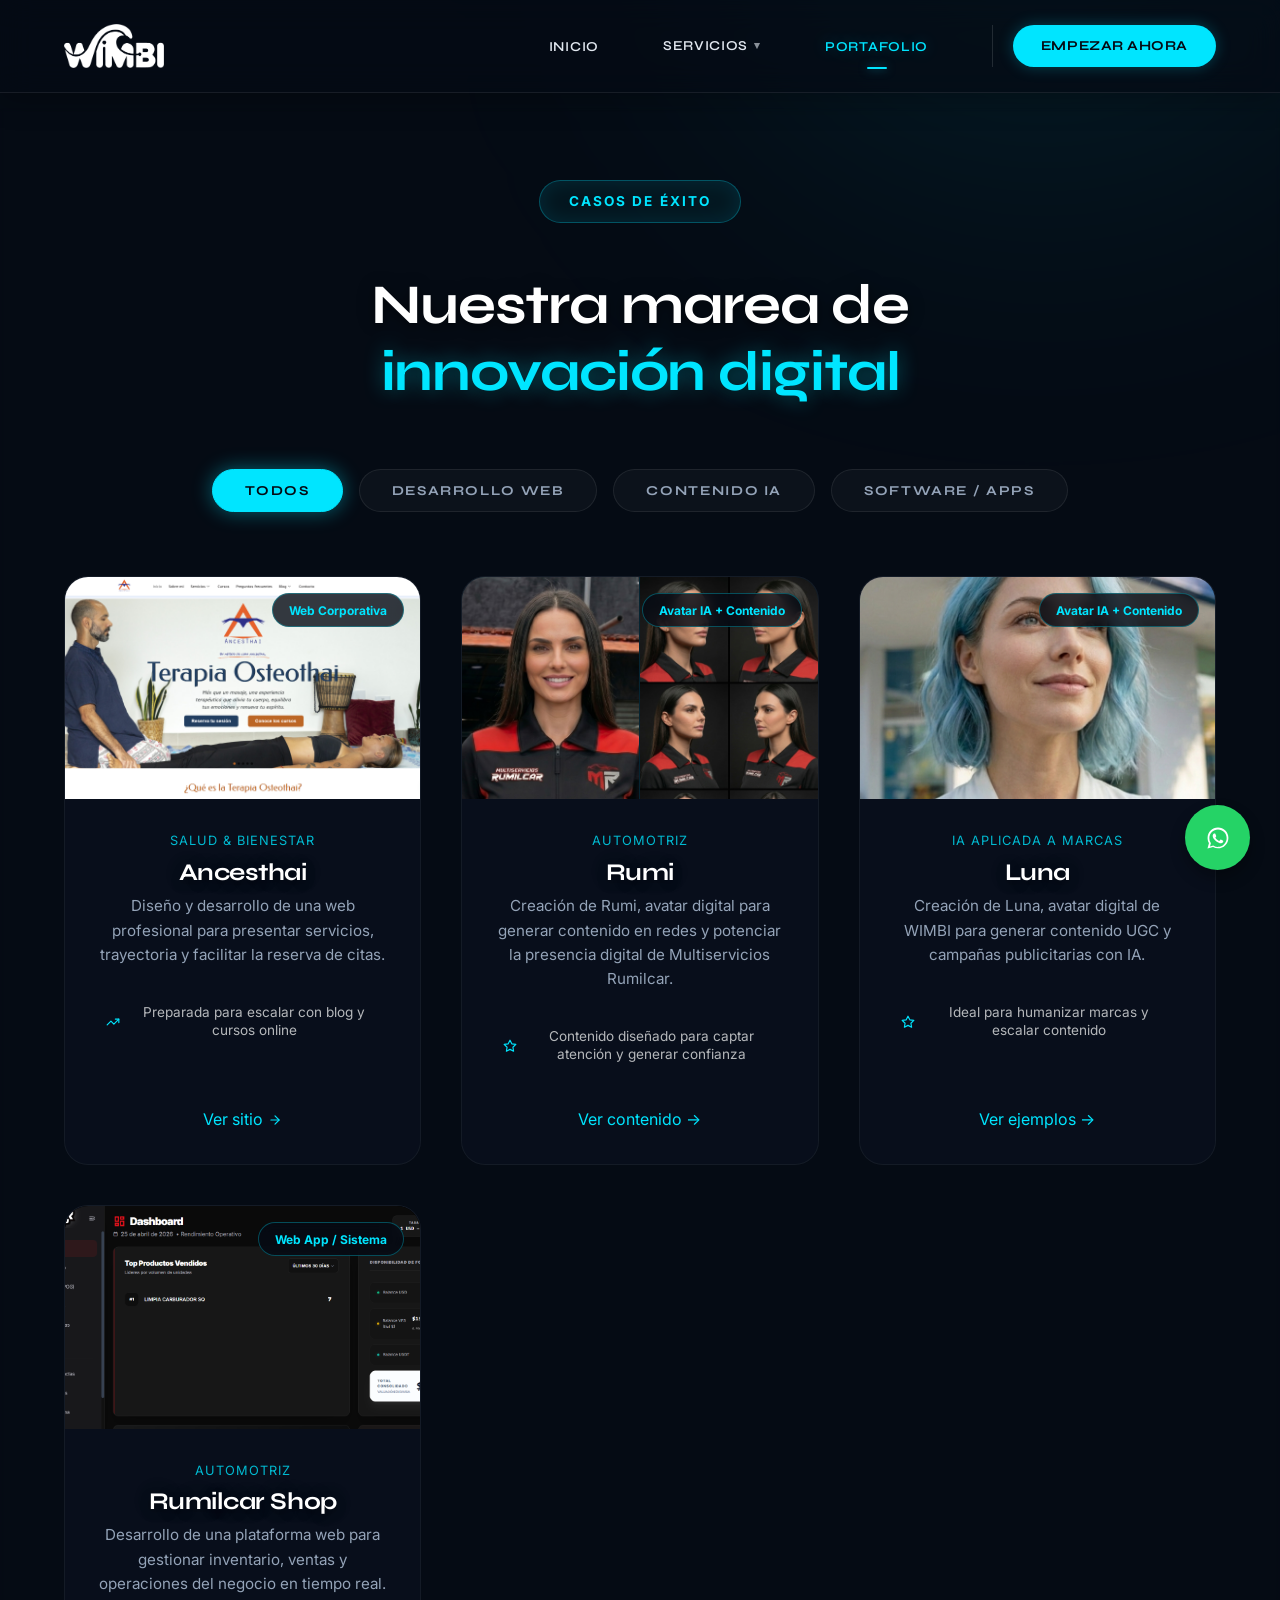
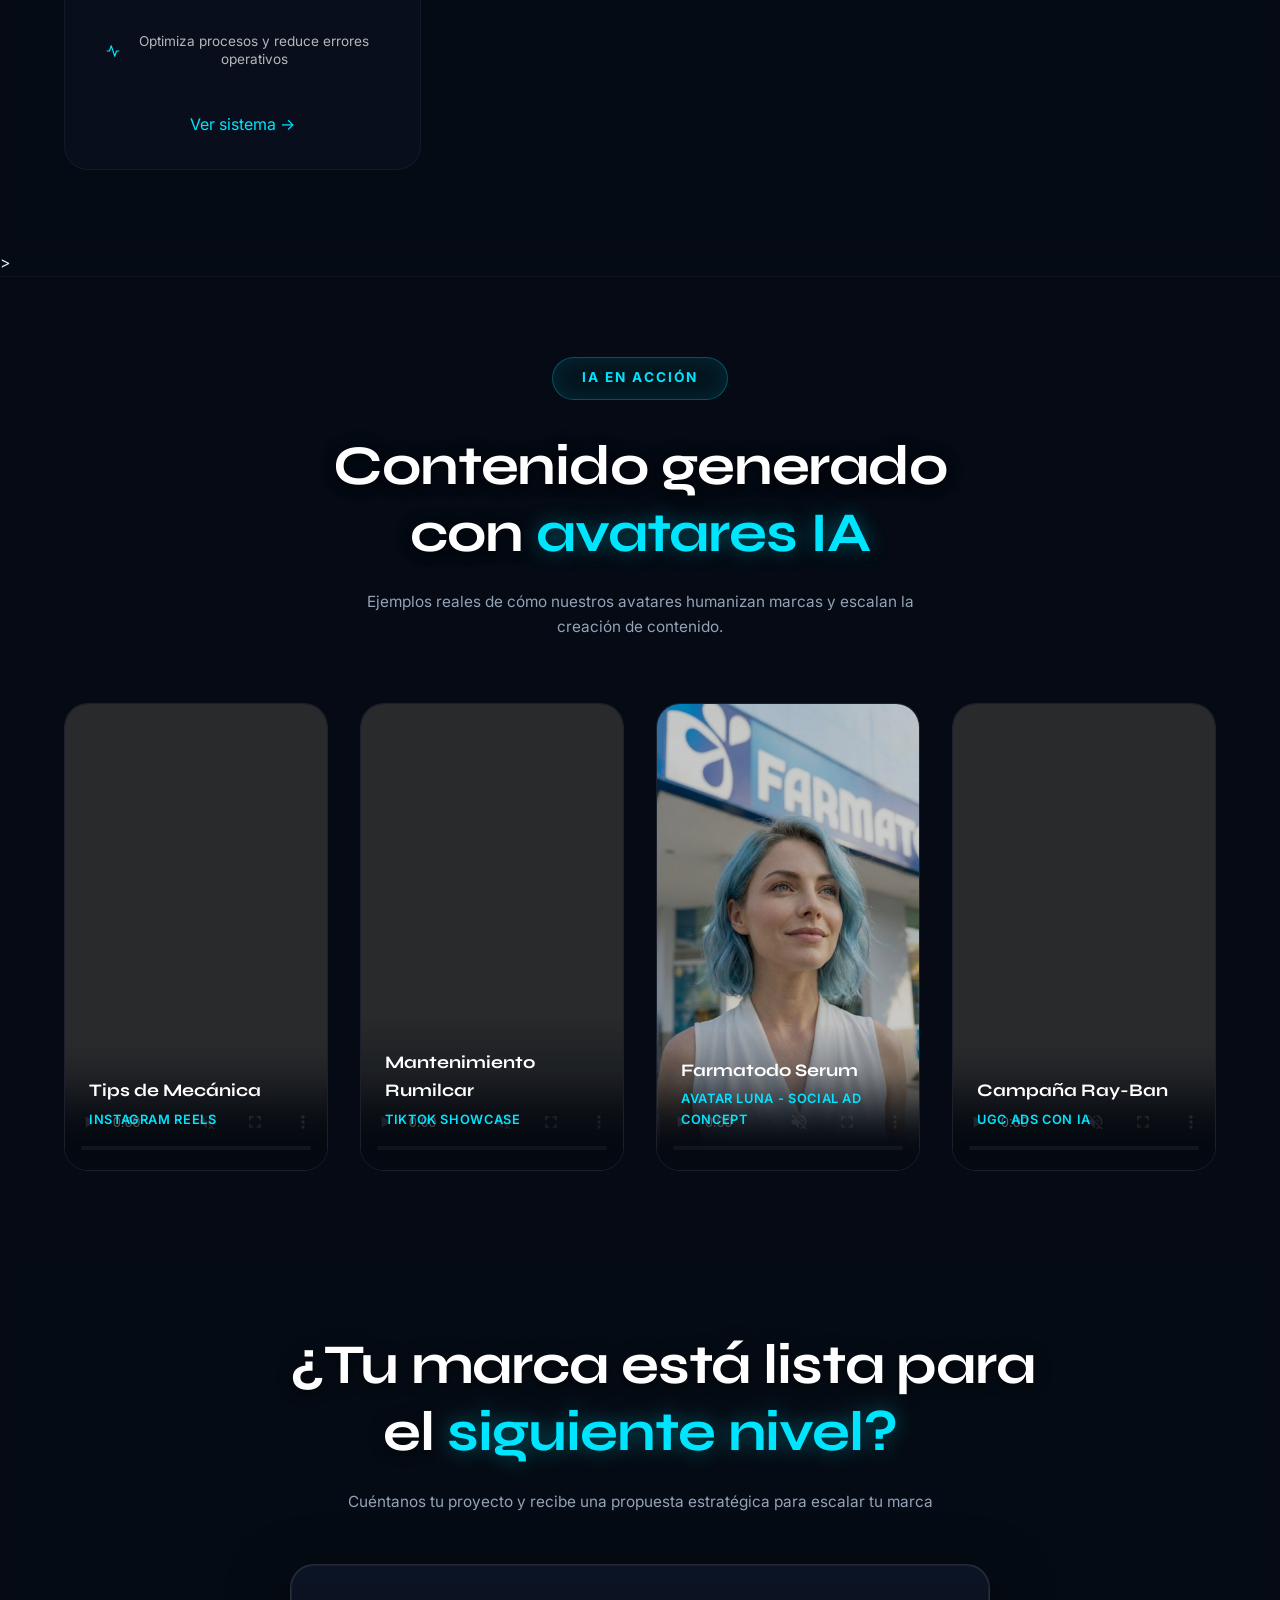
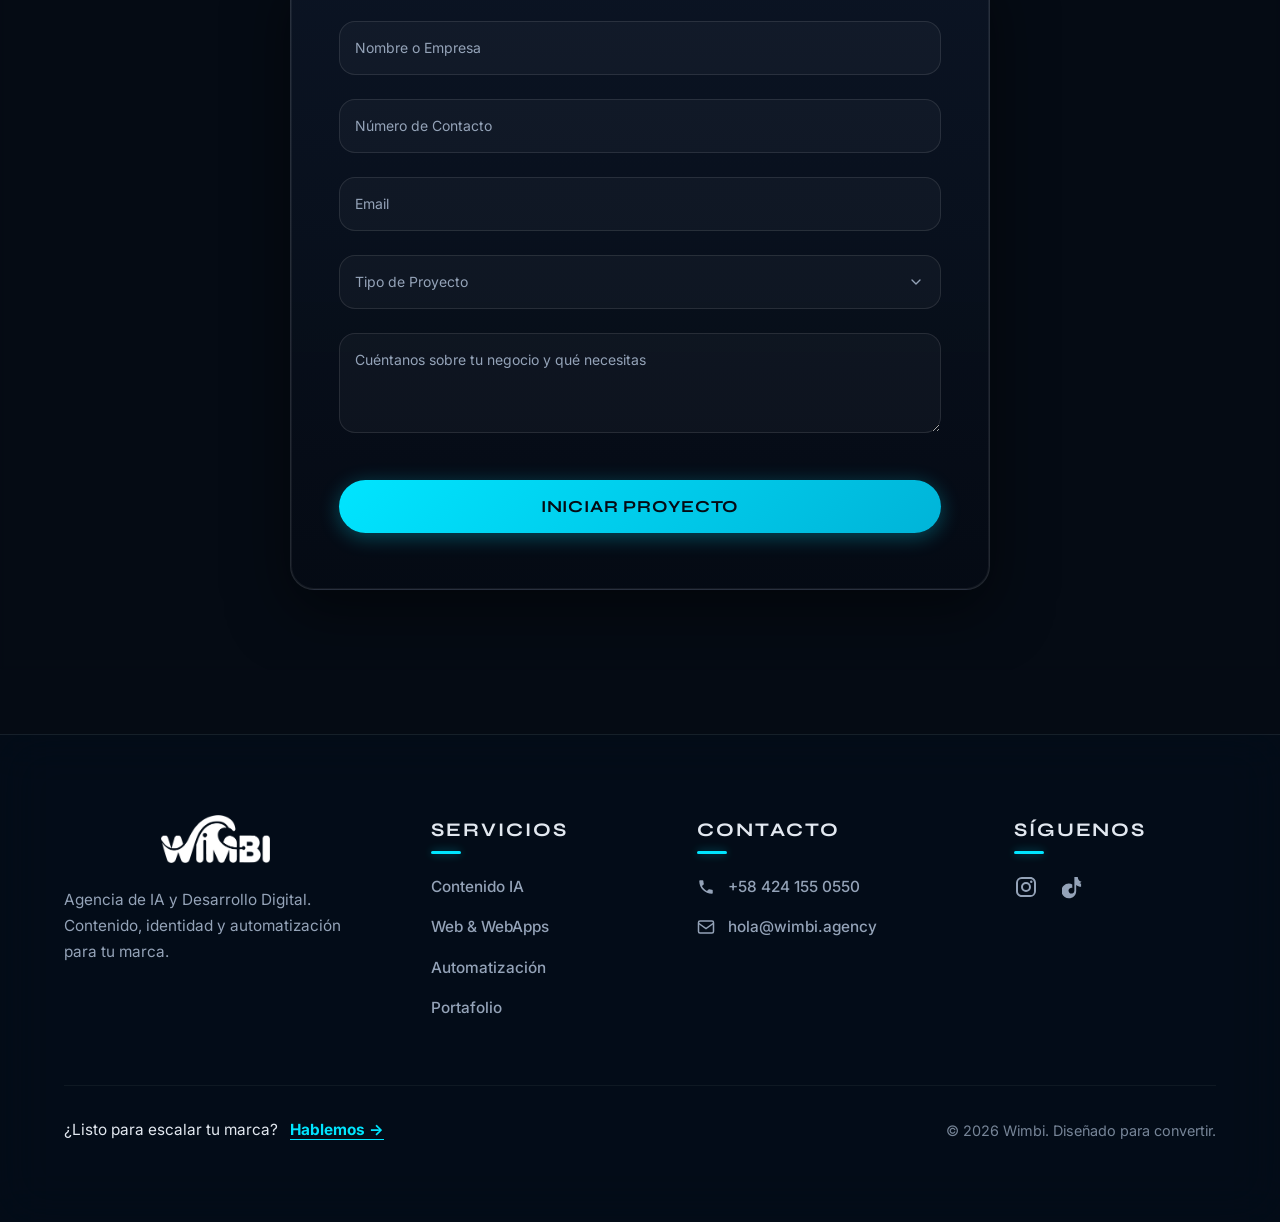
==== portafolio.html @ e44c144a "Initial commit: Wimbi Digital Web Project" ====
<!DOCTYPE html>
<html lang="es">
<head>
    <meta charset="UTF-8">
    <meta name="viewport" content="width=device-width, initial-scale=1.0">
    <title>Wimbi | Portafolio - Casos de &Eacute;xito</title>
    <meta name="description" content="Explora nuestra colecci&oacute;n de proyectos. Desde contenido con IA hasta plataformas SaaS de alto rendimiento.">
    <link rel="canonical" href="https://wimbi.com/portafolio.html">
    <link rel="icon" type="image/svg+xml" href="assets/favicon.svg">
    <link rel="apple-touch-icon" href="assets/favicon-wimbi.png">
    <meta property="og:title" content="Wimbi | Portafolio">
    <meta property="og:description" content="Casos de &eacute;xito en IA, web y software.">
    <meta property="og:image" content="https://wimbi.com/assets/og-image.jpg">
    <link rel="preconnect" href="https://fonts.googleapis.com">
    <link rel="preconnect" href="https://fonts.gstatic.com" crossorigin>
    <link href="https://fonts.googleapis.com/css2?family=Inter:wght@400;500;600&family=Plus+Jakarta+Sans:wght@700;800&family=Syne:wght@500;700;800&display=swap" rel="stylesheet">
    <link rel="stylesheet" href="css/style.css?v=3.8">
</head>
<body>
    <div id="particle-ocean-container" class="ocean-3d-bg"></div>

    <nav class="navbar">
        <div class="container nav-content">
            <a href="index.html" class="logo">
                <img src="assets/wimbi-logo-png.png" alt="Wimbi Logo" class="logo-img">
                <span class="logo-text sr-only">Wimbi</span>
            </a>
            <button class="hamburger" id="hamburger-btn" aria-label="Menu">
                <span class="hamburger-line"></span>
                <span class="hamburger-line"></span>
                <span class="hamburger-line"></span>
            </button>
            <ul class="nav-links" id="nav-menu">
                <li><a href="index.html">Inicio</a></li>
                <li class="dropdown">
                    <a href="#">Servicios</a>
                    <ul class="dropdown-menu">
                        <li><a href="servicio-ia-content.html">Contenido IA</a></li>
                        <li><a href="servicio-web.html">Web &amp; WebApps</a></li>
                        <li><a href="servicio-smart-automate.html">Automatizaci&oacute;n</a></li>
                    </ul>
                </li>
                <li><a href="portafolio.html" class="active">Portafolio</a></li>
                <li><a href="https://wa.me/584241550550" class="btn-primary" target="_blank">Empezar ahora</a></li>
            </ul>
        </div>
    </nav>

    <div class="bg-glow bg-glow-1"></div>
    <div class="page-header-spacer"></div>

    <!-- PORTAFOLIO -->
    <section class="section-padding">
        <div class="container">
            <div class="text-center reveal" style="margin-bottom: 4rem;">
                <span class="pill-tag">CASOS DE &Eacute;XITO</span>
                <h1 class="section-main-title two-line-title" style="margin-top: 1rem;">
                    <span>Nuestra marea de</span>
                    <span><span class="text-cyan">innovaci&oacute;n digital</span></span>
                </h1>
            </div>

            <div class="portfolio-filters reveal">
                <button class="filter-btn active" data-filter="all">Todos</button>
                <button class="filter-btn" data-filter="web">Desarrollo Web</button>
                <button class="filter-btn" data-filter="ia">Contenido IA</button>
                <button class="filter-btn" data-filter="software">Software / Apps</button>
            </div>

            <div class="portfolio-grid">
                <!-- Proyecto 1: Web -->
                <a href="https://ancesthai.com/" class="portfolio-item-link" target="_blank">
                    <div class="portfolio-item reveal" data-category="web">
                        <span class="portfolio-badge">Web Corporativa</span>
                        <div class="portfolio-img-container">
                            <img src="assets/Ancesthai.png" alt="Ancesthai">
                        </div>
                        <div class="portfolio-info">
                            <span class="portfolio-tag">Salud & Bienestar</span>
                            <h3>Ancesthai</h3>
                            <p>Dise&ntilde;o y desarrollo de una web profesional para presentar servicios, trayectoria y facilitar la reserva de citas.</p>
                            <div class="portfolio-extra-line">
                                <svg width="14" height="14" viewBox="0 0 24 24" fill="none" stroke="var(--clr-cyan)" stroke-width="2" stroke-linecap="round" stroke-linejoin="round"><polyline points="22 7 13.5 15.5 8.5 10.5 2 17"></polyline><polyline points="16 7 22 7 22 13"></polyline></svg>
                                <span>Preparada para escalar con blog y cursos online</span>
                            </div>
                            <span class="micro-cta">Ver sitio <svg width="14" height="14" viewBox="0 0 24 24" fill="none" stroke="currentColor" stroke-width="2" stroke-linecap="round" stroke-linejoin="round" style="margin-left: 5px; display: inline-block; vertical-align: middle;"><line x1="5" y1="12" x2="19" y2="12"></line><polyline points="12 5 19 12 12 19"></polyline></svg></span>
                        </div>
                    </div>
                </a>

                <!-- Proyecto 2: IA & Digital Ecosystem - Rumilcar -->
                <a href="#ia-social-showcase" class="portfolio-item-link">
                    <div class="portfolio-item reveal" data-category="ia">
                        <span class="portfolio-badge">Avatar IA + Contenido</span>
                        <div class="portfolio-img-container dual-view">
                            <img src="assets/rumi.jpeg" alt="Rumi Avatar IA - Rumilcar" class="face-focus">
                            <img src="assets/rumi rasgos.png" alt="Rumi Rasgos - Rumilcar">
                        </div>
                        <div class="portfolio-info">
                            <span class="portfolio-tag">Automotriz</span>
                            <h3>Rumi</h3>
                            <p>Creaci&oacute;n de Rumi, avatar digital para generar contenido en redes y potenciar la presencia digital de Multiservicios Rumilcar.</p>
                            <div class="portfolio-extra-line">
                                <svg width="14" height="14" viewBox="0 0 24 24" fill="none" stroke="var(--clr-cyan)" stroke-width="2" stroke-linecap="round" stroke-linejoin="round"><path d="M12 2l3.09 6.26L22 9.27l-5 4.87 1.18 6.88L12 17.77l-6.18 3.25L7 14.14 2 9.27l6.91-1.01L12 2z"></path></svg>
                                <span>Contenido dise&ntilde;ado para captar atenci&oacute;n y generar confianza</span>
                            </div>
                            <span class="micro-cta">Ver contenido &rarr;</span>
                        </div>
                    </div>
                </a>

                <!-- Proyecto 3: Luna -->
                <a href="#ia-social-showcase" class="portfolio-item-link">
                    <div class="portfolio-item reveal" data-category="ia">
                        <span class="portfolio-badge">Avatar IA + Contenido</span>
                        <div class="portfolio-img-container">
                            <img src="assets/luna%20farmatodo.png" alt="Luna Avatar IA - Farmatodo">
                        </div>
                        <div class="portfolio-info">
                            <span class="portfolio-tag">IA aplicada a marcas</span>
                            <h3>Luna</h3>
                            <p>Creaci&oacute;n de Luna, avatar digital de WIMBI para generar contenido UGC y campa&ntilde;as publicitarias con IA.</p>
                            <div class="portfolio-extra-line">
                                <svg width="14" height="14" viewBox="0 0 24 24" fill="none" stroke="var(--clr-cyan)" stroke-width="2" stroke-linecap="round" stroke-linejoin="round"><path d="M12 2l3.09 6.26L22 9.27l-5 4.87 1.18 6.88L12 17.77l-6.18 3.25L7 14.14 2 9.27l6.91-1.01L12 2z"></path></svg>
                                <span>Ideal para humanizar marcas y escalar contenido</span>
                            </div>
                            <span class="micro-cta">Ver ejemplos &rarr;</span>
                        </div>
                    </div>
                </a>

                <!-- Proyecto 4: Rumilcar Shop (WEB APP) -->
                <div class="portfolio-item-link open-modal" data-target="modal-rumilcar" style="cursor: pointer;">
                    <div class="portfolio-item reveal" data-category="software">
                        <span class="portfolio-badge">Web App / Sistema</span>
                        <div class="portfolio-img-container">
                            <img src="assets/rumilcar-shop.png" alt="Rumilcar Shop Web App">
                        </div>
                        <div class="portfolio-info">
                            <span class="portfolio-tag">Automotriz</span>
                            <h3>Rumilcar Shop</h3>
                            <p>Desarrollo de una plataforma web para gestionar inventario, ventas y operaciones del negocio en tiempo real.</p>
                            <div class="portfolio-extra-line">
                                <svg width="14" height="14" viewBox="0 0 24 24" fill="none" stroke="var(--clr-cyan)" stroke-width="2" stroke-linecap="round" stroke-linejoin="round"><polyline points="22 12 18 12 15 21 9 3 6 12 2 12"></polyline></svg>
                                <span>Optimiza procesos y reduce errores operativos</span>
                            </div>
                            <span class="micro-cta">Ver sistema &rarr;</span>
                        </div>
                    </div>
                </div>
            </div>
        </div>
    </section>>

    <!-- IA SOCIAL SHOWCASE -->
    <section id="ia-social-showcase" class="section-padding" style="background: rgba(5, 11, 20, 0.4); border-top: 1px solid rgba(255, 255, 255, 0.05);">
        <div class="container">
            <div class="text-center reveal" style="margin-bottom: 4rem;">
                <span class="pill-tag">IA EN ACCI&Oacute;N</span>
                <h2 class="section-main-title">Contenido generado con <span class="text-cyan">avatares IA</span></h2>
                <p style="color: var(--clr-text-muted); max-width: 600px; margin: 1.5rem auto;">Ejemplos reales de cómo nuestros avatares humanizan marcas y escalan la creación de contenido.</p>
            </div>

            <div class="video-showcase-grid">
                <!-- Video 1 -->
                <div class="video-card reveal">
                    <div class="video-container">
                        <video loop playsinline muted controls>
                            <source src="assets/rumi-video-1.mp4#t=0.001" type="video/mp4">
                            Tu navegador no soporta el elemento de video.
                        </video>
                    </div>
                    <div class="video-info-overlay" style="pointer-events: none;">
                        <h4>Tips de Mec&aacute;nica</h4>
                        <p>Instagram Reels</p>
                    </div>
                </div>

                <!-- Video 2 -->
                <div class="video-card reveal">
                    <div class="video-container">
                        <video loop playsinline muted controls>
                            <source src="assets/rumi-video-2.mp4#t=0.001" type="video/mp4">
                            Tu navegador no soporta el elemento de video.
                        </video>
                    </div>
                    <div class="video-info-overlay" style="pointer-events: none;">
                        <h4>Mantenimiento Rumilcar</h4>
                        <p>TikTok Showcase</p>
                    </div>
                </div>

                <!-- Video 3 -->
                <div class="video-card reveal">
                    <div class="video-container">
                        <video loop playsinline muted controls poster="assets/luna%20farmatodo.png">
                            <source src="assets/Luna%20video%20publicitario%20con%20ia.mp4" type="video/mp4">
                            Tu navegador no soporta el elemento de video.
                        </video>
                    </div>
                    <div class="video-info-overlay" style="pointer-events: none;">
                        <h4>Farmatodo Serum</h4>
                        <p>Avatar Luna - Social Ad Concept</p>
                    </div>
                </div>

                <!-- Video 4 -->
                <div class="video-card reveal">
                    <div class="video-container">
                        <video loop playsinline muted controls>
                            <source src="assets/rayban wimbi.mp4#t=0.001" type="video/mp4">
                            Tu navegador no soporta el elemento de video.
                        </video>
                    </div>
                    <div class="video-info-overlay" style="pointer-events: none;">
                        <h4>Campa&ntilde;a Ray-Ban</h4>
                        <p>UGC Ads con IA</p>
                    </div>
                </div>
            </div>
        </div>
    </section>

    <!-- CONTACTO -->
    <section id="contacto" class="final-cta-section section-padding contact-wave-bg" style="width: 100%;">
        <div class="container">
            <div class="contact-wrapper">
                <div class="contact-header text-center">
                    <h2 class="contact-title two-line-title">
                        <span>&iquest;Tu marca est&aacute; lista para</span>
                        <span>el <span class="text-cyan">siguiente nivel?</span></span>
                    </h2>
                    <p class="contact-subtitle">Cu&eacute;ntanos tu proyecto y recibe una propuesta estrat&eacute;gica para escalar tu marca</p>
                </div>
                <div class="contact-form-card">
                    <form class="wimbi-form" id="contact-form-universal">
                        <div class="form-group">
                            <input type="text" id="nombre_uni" name="nombre" placeholder=" " required>
                            <label for="nombre_uni" class="form-label">Nombre o Empresa</label>
                        </div>
                        <div class="form-group">
                            <input type="tel" id="contacto_user_uni" name="contacto_user" placeholder=" " required>
                            <label for="contacto_user_uni" class="form-label">N&uacute;mero de Contacto</label>
                        </div>
                        <div class="form-group">
                            <input type="email" id="email_uni" name="email" placeholder=" " required>
                            <label for="email_uni" class="form-label">Email</label>
                        </div>
                        <div class="form-group">
                            <select id="servicio_uni" name="servicio" required>
                                <option value="" disabled selected hidden></option>
                                <option value="content">Contenido IA</option>
                                <option value="web">Web &amp; WebApps</option>
                                <option value="automate">Automatizaci&oacute;n</option>
                                <option value="integral">Propuesta Integral</option>
                            </select>
                            <label for="servicio_uni" class="form-label">Tipo de Proyecto</label>
                        </div>
                        <div class="form-group">
                            <textarea id="nota_uni" name="nota" placeholder=" " required></textarea>
                            <label for="nota_uni" class="form-label">Cu&eacute;ntanos sobre tu negocio y qu&eacute; necesitas</label>
                        </div>
                        <div class="form-actions">
                            <button type="submit" class="btn-submit btn-large">
                                <span>INICIAR PROYECTO</span>
                            </button>
                        </div>
                    </form>
                </div>
            </div>
        </div>
    </section>

    <!-- FOOTER -->
    <footer class="footer">
        <div class="container footer-content">
            <div class="footer-grid">
                <div class="footer-brand">
                    <img src="assets/wimbi-logo-png.png" alt="Wimbi" class="footer-logo" loading="lazy">
                    <p class="footer-tagline">Agencia de IA y Desarrollo Digital. Contenido, identidad y automatizaci&oacute;n para tu marca.</p>
                </div>
                <div class="footer-nav">
                    <h4 class="footer-title">Servicios</h4>
                    <ul class="footer-links">
                        <li><a href="servicio-ia-content.html">Contenido IA</a></li>
                        <li><a href="servicio-web.html">Web &amp; WebApps</a></li>
                        <li><a href="servicio-smart-automate.html">Automatizaci&oacute;n</a></li>
                        <li><a href="portafolio.html">Portafolio</a></li>
                    </ul>
                </div>
                <div class="footer-contact">
                    <h4 class="footer-title">Contacto</h4>
                    <ul class="footer-links">
                        <li><a href="tel:+584241550550"><svg viewBox="0 0 24 24" width="18" height="18" fill="currentColor"><path d="M6.62 10.79c1.44 2.83 3.76 5.14 6.59 6.59l2.2-2.2c.27-.27.67-.36 1.02-.24 1.12.37 2.33.57 3.57.57.55 0 1 .45 1 1V20c0 .55-.45 1-1 1-9.39 0-17-7.61-17-17 0-.55.45-1 1-1h3.5c.55 0 1 .45 1 1 0 1.25.2 2.45.57 3.57.11.35.03.74-.25 1.02l-2.2 2.2z"/></svg> <span>+58 424 155 0550</span></a></li>
                        <li><a href="mailto:hola@wimbi.agency"><svg viewBox="0 0 24 24" width="18" height="18" fill="none" stroke="currentColor" stroke-width="2"><rect x="2" y="4" width="20" height="16" rx="2"/><path d="M22 7l-10 7L2 7"/></svg> <span>hola@wimbi.agency</span></a></li>
                    </ul>
                </div>
                <div class="footer-social">
                    <h4 class="footer-title">S&iacute;guenos</h4>
                    <div class="social-icons">
                        <a href="https://www.instagram.com/wimbi.digital/" target="_blank" rel="noopener noreferrer" class="social-link"><svg viewBox="0 0 24 24" width="24" height="24" fill="currentColor"><path d="M7.8 2h8.4C19.4 2 22 4.6 22 7.8v8.4a5.8 5.8 0 0 1-5.8 5.8H7.8C4.6 22 2 19.4 2 16.2V7.8A5.8 5.8 0 0 1 7.8 2m-.2 2A3.6 3.6 0 0 0 4 7.6v8.8C4 18.39 5.61 20 7.6 20h8.8a3.6 3.6 0 0 0 3.6-3.6V7.6C20 5.61 18.39 4 16.4 4H7.6m9.65 1.5a1.25 1.25 0 0 1 1.25 1.25A1.25 1.25 0 0 1 17.25 8 1.25 1.25 0 0 1 16 6.75a1.25 1.25 0 0 1 1.25-1.25M12 7a5 5 0 0 1 5 5 5 5 0 0 1-5 5 5 5 0 0 1-5-5 5 5 0 0 1 5-5m0 2a3 3 0 0 0-3 3 3 3 0 0 0 3 3 3 3 0 0 0 3-3 3 3 0 0 0-3-3z"/></svg></a>
                        <a href="https://www.tiktok.com/@wimbi_labs" target="_blank" rel="noopener noreferrer" class="social-link"><svg viewBox="0 0 24 24" width="24" height="24" fill="currentColor"><path d="M19.59 6.69a4.83 4.83 0 0 1-3.77-4.25V2h-3.45v13.67a2.89 2.89 0 0 1-5.2 1.74 2.89 2.89 0 0 1 2.31-4.64 2.93 2.93 0 0 1 .8.11V9.42a7.27 7.27 0 0 0-3.47-.84 7.36 7.36 0 0 0-7.39 7.39c0 4.08 3.31 7.4 7.39 7.4 4.08 0 7.39-3.32 7.39-7.4V10c1.28 1.14 3 1.83 4.9 1.83V8.38a4.83 4.83 0 0 1-1.44-.22z"/></svg></a>
                    </div>
                </div>
            </div>
                <div class="footer-bottom">
                <p class="footer-cta-text">&iquest;Listo para escalar tu marca? <a href="https://wa.me/584241550550" class="footer-cta-link">Hablemos &rarr;</a></p>
                <p class="copyright">&copy; 2026 Wimbi. Dise&ntilde;ado para convertir.</p>
            </div>
        </div>
    </footer>
    
    <a href="https://wa.me/584241550550" class="whatsapp-float" id="whatsapp-btn" target="_blank" rel="noopener noreferrer" aria-label="WhatsApp">
        <div class="luna-notif-container">
            <div class="luna-bubble">
                <img src="assets/luna_.png" alt="Luna IA">
                <div class="luna-msg-tooltip">&iquest;Necesitas ayuda? Soy Luna</div>
            </div>
        </div>
        <svg viewBox="0 0 448 512" width="24" height="24"><path fill="currentColor" d="M380.9 97.1C339 55.1 283.2 32 223.9 32c-122.4 0-222 99.6-222 222 0 39.1 10.2 77.3 29.6 111L0 480l117.7-30.9c32.7 17.8 69.4 27.3 106.1 27.3 122.4 0 222-99.6 222-222 0-59.3-23.2-115-65.1-157.3zM223.9 446.2c-33.2 0-65.7-8.9-94-25.7l-6.7-4-69.8 18.3L72 365.9l-4.4-7c-18.5-29.4-28.2-63.3-28.2-98.2 0-101.7 82.8-184.5 184.5-184.5 49.3 0 95.6 19.2 130.4 54.1 34.8 34.9 54 81.2 54 130.4 0 101.7-82.8 184.5-184.5 184.5zm101.2-138.2c-5.5-2.8-32.8-16.2-37.9-18-5.1-1.9-8.8-2.8-12.5 2.8-3.7 5.6-14.3 18-17.6 21.8-3.2 3.7-6.5 4.2-12 1.4-5.5-2.8-23.4-8.6-44.6-27.5-16.4-14.7-27.5-32.8-30.7-38.2-3.2-5.6-.4-8.6 2.5-11.3 2.5-2.4 5.5-6.5 8.3-9.7 2.8-3.3 3.7-5.6 5.5-9.3 1.8-3.7.9-6.9-.5-9.7-1.4-2.8-12.5-30.1-17.1-41.2-4.5-10.8-9.1-9.3-12.5-9.5-3.2-.2-6.9-.2-10.6-.2-3.7 0-9.7 1.4-14.8 6.9-5.1 5.6-19.4 19-19.4 46.3 0 27.3 19.9 53.7 22.6 57.4 2.8 3.7 39.1 59.7 94.8 83.8 13.3 5.7 23.6 9.2 31.7 11.7 13.3 4.2 25.4 3.6 35 2.2 10.7-1.6 32.8-13.4 37.4-26.4 4.6-13 4.6-24.1 3.2-26.4-1.3-2.5-5-3.9-10.5-6.6z" /></svg>
    </a>

    <!-- Modal Rumilcar Shop -->
    <div id="modal-rumilcar" class="portfolio-modal">
        <div class="modal-overlay"></div>
        <div class="modal-content">
            <button class="modal-close">&times;</button>
            <div class="video-container">
                <video controls playsinline>
                    <source src="assets/Grabación 2026-04-25 170540.mp4" type="video/mp4">
                    Tu navegador no soporta videos.
                </video>
            </div>
            <div class="modal-info">
                <h3>Rumilcar Shop - Demo del Sistema</h3>
                <p>Vista previa de las funcionalidades de gestión de inventario y ventas en tiempo real.</p>
            </div>
        </div>
    </div>

    <script src="https://cdnjs.cloudflare.com/ajax/libs/three.js/r128/three.min.js"></script>
    <script src="js/main.js?v=1.3.5"></script>
    <script>
        document.addEventListener('DOMContentLoaded', () => {
            const filterButtons = document.querySelectorAll('.filter-btn');
            const portfolioItems = document.querySelectorAll('.portfolio-item');
            filterButtons.forEach(btn => {
                btn.addEventListener('click', () => {
                    filterButtons.forEach(b => b.classList.remove('active'));
                    btn.classList.add('active');
                    const filter = btn.getAttribute('data-filter');
                    portfolioItems.forEach(item => {
                        if (filter === 'all' || item.getAttribute('data-category') === filter) {
                            item.style.display = 'block';
                            setTimeout(() => { item.style.opacity = '1'; item.style.transform = 'scale(1)'; }, 10);
                        } else {
                            item.style.opacity = '0'; item.style.transform = 'scale(0.8)';
                            setTimeout(() => { item.style.display = 'none'; }, 300);
                        }
                    });
                });
            });
            /* 
            // Video Playback Logic
            const videoCards = document.querySelectorAll('.video-card');
            
            videoCards.forEach(card => {
                const video = card.querySelector('video');
                
                // Asegurar que el video se cargue
                video.load();
                
                card.style.cursor = 'pointer';
                
                card.addEventListener('click', function() {
                    if (video.paused) {
                        // Pausar otros videos
                        videoCards.forEach(c => {
                            const v = c.querySelector('video');
                            v.pause();
                            c.classList.remove('playing');
                        });
                        
                        // Intentar reproducir con sonido (ya que es click del usuario)
                        video.muted = false;
                        
                        const playPromise = video.play();
                        if (playPromise !== undefined) {
                            playPromise.then(() => {
                                card.classList.add('playing');
                            }).catch(error => {
                                console.error("Playback error:", error);
                                // Fallback: mutear y reproducir si el navegador lo bloquea con sonido
                                video.muted = true;
                                video.play();
                                card.classList.add('playing');
                            });
                        }
                    } else {
                        video.pause();
                        card.classList.remove('playing');
                    }
                });
            });
            */
        });
    </script>
</body>
</html>
---- css/style.css ----
/*
Theme Name: Wimbi
Theme URI: https://wimbi.com
Author: Wimbi Agency
Author URI: https://wimbi.com
Description: Tema premium Oceanic Cyber-Editorial con fondo de particulas Three.js, glassmorphism y chatbot Luna.
Version: 1.0.0
Requires at least: 6.0
Tested up to: 6.5
Requires PHP: 8.0
License: GNU General Public License v2 or later
License URI: https://www.gnu.org/licenses/gpl-2.0.html
Text Domain: wimbi
*/

:root {
    /* Paleta de Colores */
    --clr-bg-deep: #050B14;
    --clr-bg-panel: rgba(13, 22, 39, 0.6);
    --clr-cyan: #00E5FF;
    --clr-cyan-glow: rgba(0, 229, 255, 0.4);
    --clr-white: #FFFFFF;
    --clr-text-main: #E2E8F0;
    --clr-text-muted: #94A3B8;

    /* Colores del Sistema (Ajustados al tema oceÃ¡nico) */
    --clr-warning: #00B4D8;
    /* Azul Brillante */
    --clr-danger: #0077B6;
    /* Azul Profundo */
    --clr-cyan-glow: rgba(0, 229, 255, 0.4);

    /* Tipografía */
    --font-heading: 'Syne', sans-serif;
    --font-body: 'Inter', sans-serif;

    /* Escala Tipográfica Fluida (Responsive) e Interfaz */
    --text-hero: clamp(2.5rem, 10vw, 5.5rem);
    --text-h2-section: clamp(1.8rem, 5vw, 3.5rem);
    --text-h3-card: clamp(1.25rem, 2vw, 1.5rem);
    --text-body-lg: clamp(1rem, 1.5vw, 1.2rem);
    --text-body: clamp(0.95rem, 1.2vw, 1.05rem);
    --text-tag: clamp(0.75rem, 1vw, 0.85rem);

    /* Micro-UI Variables (Fixed) */
    --text-micro-btn: 0.85rem;
    --text-micro-list: 0.8rem;
    --text-micro-desc: 0.75rem;
    --text-micro-label: 0.65rem;

    /* Espaciado y Diseño */
    --container-width: 1440px; 
    --space-section: 8rem;
    --space-xs: 0.5rem;   /* 8px */
    --space-sm: 1rem;     /* 16px */
    --space-md: 1.5rem;   /* 24px */
    --space-lg: 2rem;     /* 32px */
    --space-xl: 3rem;     /* 48px */
    --space-xxl: 4rem;    /* 64px */
    --transition-fast: 0.2s ease;
    --transition-smooth: 0.4s cubic-bezier(0.16, 1, 0.3, 1);
    --radius-md: 16px;
    --radius-lg: 24px;
    --radius-pill: 100px;

    /* Animaciones */
    --anim-fade-up: translateY(30px);
    --anim-duration: 0.8s;

    /* Spacing System */
    --space-section: clamp(2rem, 7vw, 5rem); /* Reduced from 8rem for a more cohesive flow */
    --space-section-mobile: 2.5rem; /* Reduced from 3rem */
    --header-height: 100px;
}

/* =========================================
   RESETEAR Y ESTILOS BASE
   ========================================= */
* {
    margin: 0;
    padding: 0;
    box-sizing: border-box;
}

html {
    scroll-behavior: smooth;
    background-color: var(--clr-bg-deep);
}

body {
    font-family: var(--font-body);
    color: var(--clr-text-main);
    line-height: 1.6;
    background-color: transparent;
    -webkit-font-smoothing: antialiased;
    overflow-x: hidden; /* Prevent horizontal scroll */
    width: 100%;
    position: relative;
}

body.menu-open {
    overflow: hidden; /* Lock scroll when menu is open */
}

/* Safety rule for all major sections */
section, header, footer {
    width: 100%;
    overflow-x: hidden;
}

/* =========================================
   TEXTURA DE RUIDO (CYBER-EDITORIAL)
   ========================================= */
.noise-overlay {
    position: fixed;
    top: 0;
    left: 0;
    width: 100vw;
    height: 100vh;
    pointer-events: none;
    z-index: 9999;
    /* Sobre todo pero sin bloquear clicks */
    opacity: 0.04;
    /* Sutil pero visible */
    background-image: url("data:image/svg+xml,%3Csvg viewBox='0 0 200 200' xmlns='http://www.w3.org/2000/svg'%3E%3Cfilter id='noiseFilter'%3E%3CfeTurbulence type='fractalNoise' baseFrequency='0.65' numOctaves='3' stitchTiles='stitch'/%3E%3C/filter%3E%3Crect width='100%25' height='100%25' filter='url(%23noiseFilter)'/%3E%3C/svg%3E");
}

/* =========================================
   VISUALIZADOR 3D (SPLINE)
   ========================================= */
.ocean-3d-bg {
    position: fixed;
    top: 0;
    left: 0;
    width: 100vw;
    height: 100vh;
    z-index: -2;
    pointer-events: none;
    /* No robar el scroll */
    border: none;
    outline: none;
    opacity: 0.8;
    /* Integrarlo suavemente con el fondo oscuro */
}

/* Accesibilidad global: Focus States Claros */
*:focus-visible {
    outline: 2px solid var(--clr-cyan);
    outline-offset: 4px;
    border-radius: 4px;
}

h1,
h2,
h3 {
    font-family: var(--font-heading);
    line-height: 1.1;
    color: var(--clr-white);
    letter-spacing: -0.02em;
    text-wrap: balance;
    /* Sombras de contraste global para separación del fondo 3D */
    text-shadow: 0 4px 10px rgba(0, 0, 0, 0.4), 0 0 20px rgba(0, 0, 0, 0.2);
}

.hero-subtitle,
.section-refined-title {
    font-family: var(--font-primary);
    font-size: var(--text-tag);
    /* Fluid font */
    color: var(--clr-text-muted);
    font-weight: 400;
    text-transform: uppercase;
    letter-spacing: 0.1rem;
    line-height: 1.4;
    text-shadow: 0 2px 4px rgba(0, 0, 0, 0.5);
}

.hero-subtitle {
    margin-bottom: 3.5rem;
}

p {
    margin-bottom: 1rem;
    font-size: var(--text-body);
}

a {
    text-decoration: none;
    color: inherit;
    transition: var(--transition-fast);
}

img, video, canvas, svg {
    max-width: 100%;
    height: auto;
    display: block;
}

.container {
    width: 100%;
    margin: 0 auto;
    padding: 0 1.5rem; /* Base padding for mobile/tablet */
    position: relative;
    z-index: 5;
}

@media (min-width: 992px) {
    .container {
        max-width: var(--container-width);
        padding: 0 4rem; /* Balanced desktop margin for editorial rhythm */
    }
}

.section-padding {
    padding: 4rem 0; /* Base pause for mobile */
}

@media (min-width: 992px) {
    .section-padding {
        padding: var(--space-section) 0; /* Balanced desktop pause */
    }
}

.section-padding {
    padding: var(--space-section) 0;
    position: relative;
    overflow-x: hidden; /* Prevent any horizontal overflow from children globally */
    /* Aplicar un sutil desenfoque global en las zonas de contenido */
    backdrop-filter: blur(2px);
    -webkit-backdrop-filter: blur(2px);
}

@media (max-width: 992px) {
    .section-padding {
        padding: var(--space-section-mobile) 0;
    }
}

/* HELPER: CAPA DE LEGIBILIDAD (ZONAS DE CALMA) */
.content-readable-layer {
    position: relative;
    background: radial-gradient(circle at center, rgba(5, 11, 20, 0.4) 0%, transparent 70%);
    padding: 2rem;
    border-radius: var(--radius-lg);
    /* El blur separa artísticamente el texto de las partículas */
    backdrop-filter: blur(8px);
    -webkit-backdrop-filter: blur(8px);
}

.text-cyan {
    color: var(--clr-cyan);
    text-shadow: 0 0 20px var(--clr-cyan-glow), 0 2px 10px rgba(0, 0, 0, 0.5);
}


.page-header-spacer {
    height: var(--header-height);
    width: 100%;
    margin-bottom: 0.5rem; /* Reduced for a more compact hero */
}

/* Reducir espaciado superior específicamente para heroes de sub-páginas */
header.section-padding,
.section-padding:first-of-type {
    padding-top: clamp(2rem, 6vw, 4.5rem); /* Padding superior más ajustado */
}

@media (max-width: 1024px) {
    .page-header-spacer {
        height: 80px; /* Adjusted for mobile header height */
    }
}

.text-center {
    text-align: center;
}

/* =========================================
   SISTEMA DE REVELADO (SCROLL)
   ========================================= */
.reveal {
    opacity: 0;
    transform: var(--anim-fade-up);
    transition: all var(--anim-duration) cubic-bezier(0.16, 1, 0.3, 1);
    pointer-events: none;
}

.reveal.active {
    opacity: 1;
    transform: translateY(0);
    pointer-events: all;
}

.delay-1 {
    transition-delay: 0.1s;
}

.delay-2 {
    transition-delay: 0.2s;
}

.delay-3 {
    transition-delay: 0.3s;
}

.delay-4 {
    transition-delay: 0.4s;
}

/* =========================================
   DESTELLOS Y ONDAS DE FONDO
   ========================================= */
.bg-glow {
    position: absolute;
    border-radius: 50%;
    filter: blur(150px);
    z-index: -1;
    pointer-events: none;
}

.bg-glow-1 {
    top: -10%;
    right: -5%;
    width: 600px;
    height: 600px;
    background: rgba(0, 229, 255, 0.1);
}



/* =========================================
   NAVEGACIÃ“N (GLASSMORPHISM)
   ========================================= */
.navbar {
    position: fixed;
    top: 0;
    left: 0;
    width: 100%;
    padding: 1.5rem 0; /* Slightly taller for more elegance */
    z-index: 1000;
    background: rgba(5, 11, 20, 0.7);
    backdrop-filter: blur(16px);
    -webkit-backdrop-filter: blur(16px);
    border-bottom: 1px solid rgba(255, 255, 255, 0.08);
    box-shadow: 0 4px 30px rgba(0, 0, 0, 0.3);
    transition: padding 0.35s cubic-bezier(0.4, 0, 0.2, 1),
        background 0.35s ease,
        box-shadow 0.35s ease;
}

/* --- Shrink on Scroll --- */
.navbar.scrolled {
    padding: 0.6rem 0;
    background: rgba(5, 11, 20, 0.92);
    box-shadow: 0 2px 20px rgba(0, 0, 0, 0.5);
}

.navbar.scrolled .logo-img {
    height: 36px;
}

.nav-content {
    display: flex;
    justify-content: space-between;
    align-items: center;
}

.logo-img {
    height: 44px;
    object-fit: contain;
    filter: invert(1) brightness(2);
    transition: height 0.35s cubic-bezier(0.4, 0, 0.2, 1);
}

.logo-text {
    font-family: var(--font-heading);
    font-size: 1.8rem;
    font-weight: 800;
    color: var(--clr-white);
}

.nav-links {
    list-style: none;
    display: flex;
    align-items: center;
    gap: 3rem;
}

@media (max-width: 992px) {
    .nav-links {
        position: fixed;
        top: 0;
        right: -100%;
        width: 100%;
        height: 100vh;
        background: rgba(5, 11, 20, 0.95);
        backdrop-filter: blur(24px);
        -webkit-backdrop-filter: blur(24px);
        flex-direction: column;
        justify-content: center;
        align-items: center;
        gap: 2.5rem;
        transition: all 0.6s cubic-bezier(0.16, 1, 0.3, 1);
        z-index: 1500;
        padding: 4rem 2rem;
    }

    .nav-links.active {
        right: 0;
    }

    .nav-links li {
        opacity: 0;
        transform: translateY(30px);
        transition: all 0.5s cubic-bezier(0.16, 1, 0.3, 1);
        width: 100%;
        text-align: center;
    }

    .nav-links.active li {
        opacity: 1;
        transform: translateY(0);
    }

    /* Quitar el separador del CTA en móvil y centrarlo */
    .nav-links > li:last-child {
        display: flex !important;
        justify-content: center !important;
        width: 100% !important;
        margin-left: 0 !important;
        padding-left: 0 !important;
        border-left: none !important;
        margin-top: 2.5rem !important;
    }

    /* Estilos para dropdown en móvil (Acordeón) */
    .nav-links .dropdown {
        width: 100%;
    }

    .nav-links .dropdown-menu {
        position: static !important;
        transform: none !important;
        opacity: 0;
        visibility: hidden;
        display: none; /* Controlado por clase active en JS */
        background: rgba(255, 255, 255, 0.05) !important;
        border: none !important;
        border-radius: var(--radius-md);
        box-shadow: none !important;
        padding: 0;
        width: 100% !important;
        min-width: 100% !important;
        backdrop-filter: none !important;
        transition: all 0.3s ease;
        margin-top: 0.5rem;
        left: 0 !important;
    }

    .nav-links .dropdown.active .dropdown-menu {
        display: block !important;
        opacity: 1 !important;
        visibility: visible !important;
        padding: 1rem 0 !important;
    }

    .nav-links a {
        font-size: 1.4rem;
        padding: 0.8rem;
    }

    .nav-links .dropdown-menu a {
        font-size: 1.1rem;
        padding: 0.6rem;
        opacity: 0.7;
    }

    .nav-links .dropdown > a {
        justify-content: center;
    }
}



.nav-links a {
    color: var(--clr-text-main);
    font-weight: 600;
    font-size: var(--text-micro-btn);
    font-family: var(--font-heading);
    letter-spacing: 0.05em;
    text-transform: uppercase;
    padding: 0.5rem;
    transition: var(--transition-fast);
}

.nav-links a:hover {
    color: var(--clr-cyan);
}

.nav-links a.active {
    color: var(--clr-cyan);
    position: relative;
    text-shadow: 0 0 15px rgba(0, 229, 255, 0.3);
}

.nav-links a.active::after {
    content: '';
    position: absolute;
    bottom: -6px;
    left: 50%;
    transform: translateX(-50%);
    width: 20px;
    height: 2px;
    background: var(--clr-cyan);
    border-radius: 2px;
    box-shadow: 0 0 10px rgba(0, 229, 255, 0.5);
}


/* --- Dropdown Styles (Glassmorphism) --- */
.dropdown {
    position: relative;
}

.dropdown-menu {
    position: absolute;
    top: calc(100% + 8px);
    left: 50%;
    transform: translateX(-50%) translateY(8px);
    background: rgba(5, 11, 20, 0.92);
    backdrop-filter: blur(24px);
    -webkit-backdrop-filter: blur(24px);
    border: 1px solid rgba(255, 255, 255, 0.08);
    border-top: 1px solid rgba(0, 229, 255, 0.2);
    border-radius: var(--radius-md);
    padding: 0.75rem 0;
    min-width: 220px;
    opacity: 0;
    visibility: hidden;
    transition: all 0.25s cubic-bezier(0.4, 0, 0.2, 1);
    box-shadow: 0 12px 40px rgba(0, 0, 0, 0.5), 0 0 20px rgba(0, 229, 255, 0.05);
    list-style: none;
    z-index: 1100;
}

.dropdown:hover .dropdown-menu {
    opacity: 1;
    visibility: visible;
    transform: translateX(-50%) translateY(0);
}

.dropdown-menu li {
    width: 100%;
}

.dropdown-menu a {
    display: block;
    padding: 0.7rem 1.5rem;
    font-size: 0.85rem;
    color: var(--clr-text-muted);
    text-transform: none;
    letter-spacing: 0.02em;
    transition: all 0.2s ease;
    border-left: 2px solid transparent;
}

.dropdown-menu a:hover {
    background: rgba(0, 229, 255, 0.06);
    color: var(--clr-cyan);
    border-left-color: var(--clr-cyan);
    padding-left: 1.75rem;
}

.nav-links .dropdown>a {
    display: flex;
    align-items: center;
    gap: 0.4rem;
}

.nav-links .dropdown>a::after {
    content: '▾';
    font-size: 0.7rem;
    transition: transform 0.3s ease;
    opacity: 0.6;
}

.dropdown:hover>a::after {
    transform: rotate(180deg);
    color: var(--clr-cyan);
    opacity: 1;
}

/* --- Separador visual antes del CTA --- */
.nav-links>li:last-child {
    margin-left: 0.5rem;
    padding-left: 1.25rem;
    border-left: 1px solid rgba(255, 255, 255, 0.12);
}

.nav-links a.btn-primary {
    display: inline-flex;
    align-items: center;
    justify-content: center;
    text-align: center;
    white-space: nowrap;
    color: var(--clr-bg-deep);
    background-color: var(--clr-cyan);
    padding: 0.65rem 1.75rem;
    /* Slightly increased horizontal padding */
    border-radius: var(--radius-pill);
    font-weight: 700;
    font-size: 0.85rem;
    letter-spacing: 0.04em;
    box-shadow: 0 0 15px rgba(0, 229, 255, 0.25);
    transition: var(--transition-fast);
}

/* Base Hamburger (Oculto en Desktop) */
.hamburger {
    display: none;
    flex-direction: column;
    justify-content: space-around;
    width: 30px;
    height: 24px;
    background: transparent;
    border: none;
    cursor: pointer;
    z-index: 2000; /* Por encima del menu */
    padding: 0;
    transition: transform 0.3s ease;
}

@media (max-width: 992px) {
    .hamburger {
        display: flex;
    }
}


.hamburger-line {
    width: 100%;
    height: 3px;
    background: var(--clr-white);
    border-radius: 10px;
    transition: all 0.3s ease;
}

.hamburger.active .hamburger-line:nth-child(1) {
    transform: translateY(9px) rotate(45deg);
    background: var(--clr-cyan);
}

.hamburger.active .hamburger-line:nth-child(2) {
    opacity: 0;
}

.hamburger.active .hamburger-line:nth-child(3) {
    transform: translateY(-9px) rotate(-45deg);
    background: var(--clr-cyan);
}

.nav-links a.btn-primary:hover {
    box-shadow: 0 0 20px var(--clr-cyan-glow);
    transform: translateY(-2px);
}

/* =========================================
   BOTONES
   ========================================= */
.btn-cyan-glow {
    display: inline-flex;
    align-items: center;
    justify-content: center;
    text-align: center;
    white-space: nowrap;
    background-color: var(--clr-cyan);
    color: var(--clr-bg-deep);
    padding: 1rem 2rem;
    border-radius: var(--radius-pill);
    font-family: var(--font-heading);
    font-weight: 700;
    font-size: var(--text-micro-btn);
    letter-spacing: 0.05em;
    text-transform: uppercase;
    cursor: pointer;
    transition: var(--transition-smooth);
    box-shadow: 0 4px 20px var(--clr-cyan-glow);
    border: none;
}

.btn-cyan-glow:hover {
    transform: translateY(-3px);
    box-shadow: 0 8px 30px rgba(0, 229, 255, 0.6);
    background-color: #33EBFF;
}

.micro-cta {
    display: inline-flex !important;
    align-items: center;
    justify-content: center;
    text-align: center;
    white-space: nowrap;
    width: 220px; /* Fixed width for consistency */
    margin: 0;
}



.btn-secondary-white {
    display: inline-flex;
    align-items: center;
    justify-content: center;
    text-align: center;
    white-space: nowrap;
    background-color: var(--clr-white);
    color: var(--clr-bg-deep);
    padding: 1rem 2rem;
    border-radius: var(--radius-pill);
    font-family: var(--font-heading);
    font-weight: 700;
    font-size: var(--text-micro-btn);
    letter-spacing: 0.05em;
    text-transform: uppercase;
    cursor: pointer;
    transition: var(--transition-smooth);
    box-shadow: 0 4px 20px rgba(255, 255, 255, 0.1);
    border: 2px solid var(--clr-white);
}

.btn-secondary-white:hover {
    transform: translateY(-3px);
    background-color: transparent;
    color: var(--clr-cyan);
    box-shadow: 0 8px 30px rgba(255, 255, 255, 0.2);
}

.tide-burst-btn:active,
.btn-cyan-glow:active {
    transform: scale(0.98);
}

/* TamaÃ±os de BotÃ³n (Utility) */
.btn-large {
    padding: 1rem 2.2rem !important;
    font-size: 1.05rem !important;
}

.btn-xl {
    padding: clamp(1.2rem, 3vw, 1.5rem) clamp(2.5rem, 5vw, 3.5rem) !important;
    font-size: clamp(1.1rem, 4vw, 1.5rem) !important;
}

/* =========================================
   EFECTO PIXEL HOVER EN BOTÃ“N
   ========================================= */
.btn-pixel-hover {
    position: relative;
    overflow: visible;
    transform-style: preserve-3d;
    perspective: 800px;
}

.btn-pixel-hover .btn-text {
    position: relative;
    z-index: 2;
    display: inline-block;
    transition: transform 0.3s ease;
}

.btn-pixel-hover:hover .btn-text {
    transform: translateZ(20px);
}

.pixel-particles {
    position: absolute;
    top: 50%;
    left: 50%;
    width: 100%;
    height: 100%;
    transform: translate(-50%, -50%);
    pointer-events: none;
    z-index: 1;
    transform-style: preserve-3d;
}

.p-dot {
    position: absolute;
    width: 6px;
    height: 6px;
    background: var(--clr-white);
    box-shadow: 0 0 8px var(--clr-cyan-glow);
    border-radius: 1px;
    top: 50%;
    left: 50%;
    opacity: 0;
    transition: all 0.6s cubic-bezier(0.2, 0.8, 0.2, 1);
    transform: translate(-50%, -50%) translate3d(0, 0, 0) scale(0);
}

/* Expande las partÃ­culas en 3D al hacer hover */
.btn-pixel-hover:hover .p-dot {
    opacity: 1;
    transform: translate(-50%, -50%) translate3d(var(--tx), var(--ty), var(--tz)) scale(var(--s));
}

/* Trayectorias aleatorias para 16 partÃ­culas */
.p-dot:nth-child(1) {
    --tx: -120px;
    --ty: -60px;
    --tz: 50px;
    --s: 1.2;
    transition-delay: 0.02s;
}

.p-dot:nth-child(2) {
    --tx: 100px;
    --ty: -80px;
    --tz: -20px;
    --s: 0.8;
    transition-delay: 0.05s;
}

.p-dot:nth-child(3) {
    --tx: -150px;
    --ty: 10px;
    --tz: 30px;
    --s: 1.5;
    transition-delay: 0.01s;
}

.p-dot:nth-child(4) {
    --tx: 140px;
    --ty: 20px;
    --tz: 80px;
    --s: 1.1;
    transition-delay: 0.08s;
}

.p-dot:nth-child(5) {
    --tx: -60px;
    --ty: 90px;
    --tz: -50px;
    --s: 0.9;
    transition-delay: 0.04s;
}

.p-dot:nth-child(6) {
    --tx: 160px;
    --ty: -30px;
    --tz: 60px;
    --s: 1.3;
    transition-delay: 0.06s;
}

.p-dot:nth-child(7) {
    --tx: -30px;
    --ty: -110px;
    --tz: 20px;
    --s: 0.7;
    transition-delay: 0.03s;
}

.p-dot:nth-child(8) {
    --tx: 60px;
    --ty: 100px;
    --tz: -40px;
    --s: 1.4;
    transition-delay: 0.07s;
}

.p-dot:nth-child(9) {
    --tx: -180px;
    --ty: -40px;
    --tz: 40px;
    --s: 1.0;
    transition-delay: 0.02s;
}

.p-dot:nth-child(10) {
    --tx: 110px;
    --ty: 120px;
    --tz: 70px;
    --s: 0.8;
    transition-delay: 0.09s;
}

.p-dot:nth-child(11) {
    --tx: -100px;
    --ty: 60px;
    --tz: -30px;
    --s: 1.6;
    transition-delay: 0.05s;
}

.p-dot:nth-child(12) {
    --tx: 190px;
    --ty: 50px;
    --tz: 10px;
    --s: 0.9;
    transition-delay: 0.01s;
}

.p-dot:nth-child(13) {
    --tx: -140px;
    --ty: -100px;
    --tz: -60px;
    --s: 1.2;
    transition-delay: 0.04s;
}

.p-dot:nth-child(14) {
    --tx: 40px;
    --ty: -130px;
    --tz: 50px;
    --s: 1.1;
    transition-delay: 0.06s;
}

.p-dot:nth-child(15) {
    --tx: 150px;
    --ty: -70px;
    --tz: -10px;
    --s: 0.7;
    transition-delay: 0.08s;
}

.p-dot:nth-child(16) {
    --tx: -80px;
    --ty: 130px;
    --tz: 30px;
    --s: 1.3;
    transition-delay: 0.03s;
}

/* =========================================
/* =========================================
   ESTRUCTURA HERO (CENTRED PROTAGONIST)
   ========================================= */
.hero {
    min-height: 100vh;
    display: flex;
    flex-direction: column;
    align-items: center;
    justify-content: center;
    position: relative;
    padding: calc(var(--header-height) + 4rem) 1rem 3rem; /* Increased top padding */
    background: radial-gradient(circle at center, rgba(5, 11, 20, 0.4) 0%, rgba(5, 11, 20, 0.95) 100%);
    text-align: center;
    overflow: hidden;
    width: 100%;
}

.hero-content {
    width: 100%;
    margin: 0 auto;
    display: flex;
    flex-direction: column;
    align-items: center;
    justify-content: center;
    z-index: 20;
    position: relative;
}

.hero-tagline {
    font-family: var(--font-heading);
    font-size: clamp(1rem, 2vw, 1.25rem);
    font-weight: 700;
    text-transform: uppercase;
    letter-spacing: 0.3em;
    margin-bottom: 2rem;
    color: var(--clr-cyan);
    text-shadow: 0 0 15px var(--clr-cyan-glow);
    text-align: center;
}

.hero-title-v2 {
    font-family: 'Syne', sans-serif;
    font-size: var(--text-hero);
    font-weight: 600;
    line-height: 1.1;
    margin-bottom: 1.5rem; /* Reduced from 2.5rem */
    text-align: center;
    width: 100%;
    color: var(--clr-white);
    filter: drop-shadow(0 15px 30px rgba(0, 0, 0, 0.5));
}

.hero-line-mask {
    overflow: hidden;
    margin-bottom: 0.2rem;
    display: flex;
    justify-content: center;
    width: 100%;
}

.hero-line {
    display: block;
    width: 100%;
    white-space: nowrap !important;
    transform: translateY(110%);
    animation: hero-reveal 1.2s cubic-bezier(0.23, 1, 0.32, 1) forwards;
}

.hero-line-mask:nth-child(1) .hero-line {
    animation-delay: 0.1s;
}

.hero-line-mask:nth-child(2) .hero-line {
    animation-delay: 0.3s;
    opacity: 0.7;
    /* Suavizar conectores de la segunda línea */
    color: rgba(255, 255, 255, 0.7);
}

.hero-line .text-cyan {
    color: var(--clr-cyan);
    opacity: 1 !important;
    animation: cyan-pulse 4s infinite ease-in-out;
}

@keyframes hero-reveal {
    0% {
        transform: translateY(110%);
        opacity: 0;
    }

    100% {
        transform: translateY(0);
        opacity: 1;
    }
}

@keyframes cyan-pulse {

    0%,
    100% {
        text-shadow: 0 0 10px var(--clr-cyan-glow);
        filter: brightness(1);
    }

    50% {
        text-shadow: 0 0 25px var(--clr-cyan-glow), 0 0 45px rgba(0, 229, 255, 0.2);
        filter: brightness(1.2);
    }
}

.hero-title-v2 .text-cyan {
    text-shadow: 0 10px 30px rgba(0, 0, 0, 0.5);
}

.hero-description {
    font-size: var(--text-body);
    font-family: var(--font-body);
    font-weight: 400;
    color: var(--clr-text-muted);
    max-width: 800px;
    margin: 0 auto 2.5rem; /* Reduced from 4rem */
    line-height: 1.8;
    text-align: center;
    text-shadow: 0 2px 10px rgba(0, 0, 0, 0.5);
    width: 100%;
}

@media (max-width: 1024px) {
    .hero {
        padding-top: 100px; /* Reduced from 120px */
        padding-bottom: 60px; /* Reduced from 80px */
    }

    .hero-title-v2 {
        font-size: clamp(1.3rem, 6.2vw, 3rem);
        /* Reducido para asegurar que quepa en dos líneas sin overflow excesivo */
    }
}


/* Contenedor de Botones Hero */
.hero-cta {
    display: flex;
    gap: 1.5rem;
    row-gap: 1rem;
    justify-content: center;
    align-items: center;
    flex-wrap: wrap;
    width: 100%;
    max-width: 800px; /* Increased to allow buttons side by side */
    margin: 0 auto; /* Removed top margin since description margin handles it */
    position: relative;
    z-index: 25;
}

/* Visual Abstracto Hero (RepresentaciÃ³n CSS de onda 3D) */
.hero-visual {
    flex: 1;
    max-width: 42%;
    min-height: 400px;
    position: relative;
    display: flex;
    align-items: center;
    justify-content: center;
    overflow: visible;
    z-index: 5;
}

/* Contenedor de Imagen Hero */
.hero-image-container {
    position: relative;
    width: 100%;
    max-width: 550px;
    /* Reduced to fit better in grid column */
    height: clamp(400px, 60vh, 750px);
    /* Adjusted to prevent vertical overflow */
    display: flex;
    align-items: flex-end;
    justify-content: center;
    transition: transform 0.6s var(--transition-smooth);
}

.glow-core {
    position: absolute;
    top: 50%;
    left: 50%;
    transform: translate(-50%, -50%);
    width: 600px;
    /* Bigger glow */
    height: 600px;
    background: var(--clr-cyan);
    border-radius: 50%;
    filter: blur(120px);
    opacity: 0.25;
    animation: pulse-glow 4s ease-in-out infinite alternate;
    z-index: 1;
}

.hero-model-img {
    position: relative;
    width: 100%;
    height: 100%;
    object-fit: contain;
    /* Ajusta la imagen sin deformarla */
    object-position: bottom center;
    /* La modelo se apoya en la parte inferior */
    z-index: 2;
    filter: drop-shadow(0 20px 30px rgba(0, 0, 0, 0.5));
    /* Efecto de desvanecimiento inferior para integrar con el mar */
    -webkit-mask-image: linear-gradient(to bottom, black 70%, transparent 100%);
    mask-image: linear-gradient(to bottom, black 70%, transparent 100%);
}

@keyframes pulse-glow {
    0% {
        opacity: 0.1;
        transform: translate(-50%, -50%) scale(0.9);
    }

    100% {
        opacity: 0.25;
        transform: translate(-50%, -50%) scale(1.1);
    }
}

/* =========================================
   SECCIÓN 2: VISIBILIDAD Y AUTOMATIZACIÓN
   ========================================= */
#visibility-block {
    position: relative;
    overflow: hidden;
    min-height: 60vh;
    display: flex;
    align-items: center;
    justify-content: center;
    text-align: center;
    background: radial-gradient(circle at center, rgba(0, 229, 255, 0.03) 0%, transparent 80%);
}

.relative-z {
    position: relative;
    z-index: 5;
}

.reveal-content-pills {
    display: flex;
    gap: 1rem;
    justify-content: center;
    margin-bottom: 2rem;
}

.small-pill {
    font-size: 0.75rem;
    padding: 0.5rem 1.25rem;
    opacity: 0.8;
}

/* Removido el duplicado para consolidar estilos en la sección de revelado */

.reveal-text {
    max-width: 750px;
    margin: 0 auto;
    font-size: var(--text-body);
    line-height: 1.8;
    color: var(--clr-text-muted);
    font-weight: 300;
    opacity: 0.8;
}

#visibility-block {
    position: relative;
    background: linear-gradient(to bottom, 
        var(--clr-bg-deep) 0%, 
        transparent 15%, 
        transparent 85%, 
        var(--clr-bg-deep) 100%
    );
}

/* Radar SVG Animation */
.animated-svg-bg {
    position: absolute;
    top: 50%;
    left: 50%;
    transform: translate(-50%, -50%);
    width: 100%;
    max-width: 800px;
    height: auto;
    z-index: 1;
    pointer-events: none;
    opacity: 0.15;
    mix-blend-mode: screen;
    -webkit-mask-image: linear-gradient(to bottom, transparent 0%, black 15%, black 85%, transparent 100%), radial-gradient(circle at center, black 20%, transparent 80%);
    mask-image: linear-gradient(to bottom, transparent 0%, black 15%, black 85%, transparent 100%), radial-gradient(circle at center, black 20%, transparent 80%);
    -webkit-mask-composite: source-in;
    mask-composite: intersect;
}

.radar-svg {
    width: 100%;
    height: 100%;
}

.radar-circle {
    fill: none;
    stroke: var(--clr-cyan);
    stroke-width: 1;
    stroke-dasharray: 4 4;
}

.radar-c1 {
    animation: radar-pulse 3s infinite ease-in-out;
}

.radar-c2 {
    animation: radar-pulse 3s infinite ease-in-out 1s;
}

.radar-c3 {
    animation: radar-pulse 3s infinite ease-in-out 2s;
}

.radar-line {
    stroke: var(--clr-cyan);
    stroke-width: 2;
    transform-origin: center;
    animation: radar-rotate 8s linear infinite;
}

.radar-sweep {
    fill: url(#radar-gradient);
    transform-origin: center;
    animation: radar-rotate 8s linear infinite;
    opacity: 0.5;
}

@keyframes radar-rotate {
    from {
        transform: rotate(0deg);
    }

    to {
        transform: rotate(360deg);
    }
}

@keyframes radar-pulse {

    0%,
    100% {
        opacity: 0.3;
        transform: scale(1);
    }

    50% {
        opacity: 0.8;
        transform: scale(1.05);
    }
}

/* Radar Blips — Digital Visibility Points */
.radar-blip {
    fill: var(--clr-cyan);
    opacity: 0;
    filter: drop-shadow(0 0 8px var(--clr-cyan)) drop-shadow(0 0 16px rgba(0, 229, 255, 0.6));
    transform-origin: center;
    transform-box: fill-box;
    animation: blip-appear 4s infinite ease-in-out;
}

@keyframes blip-appear {
    0%, 10% { opacity: 0; transform: scale(0); }
    20%, 30% { opacity: 1; transform: scale(1.2); }
    50% { opacity: 0.8; transform: scale(1); }
    80%, 100% { opacity: 0; transform: scale(0); }
}

/* Staggered delays for organic timing */
.blip-d1  { animation-delay: 0.5s; }
.blip-d2  { animation-delay: 2.8s; }
.blip-d3  { animation-delay: 1.2s; }
.blip-d4  { animation-delay: 3.5s; }
.blip-d5  { animation-delay: 0.8s; }
.blip-d6  { animation-delay: 2.1s; }
.blip-d7  { animation-delay: 1.8s; }
.blip-d8  { animation-delay: 3.0s; }
.blip-d9  { animation-delay: 0.3s; }
.blip-d10 { animation-delay: 2.5s; }
.blip-d11 { animation-delay: 1.5s; }
.blip-d12 { animation-delay: 3.3s; }

/* =========================================
   NUEVA SECCI&Oacute;N PROBLEMA/SOLUCI&Oacute;N (PS-GRID)
   ========================================= */
/* La clase .problem-solution-container hereda el padding uniforme de .section-padding */

.section-subtitle {
    text-transform: none;
    letter-spacing: normal;
    font-size: var(--text-body);
    color: var(--clr-text-muted);
    margin-bottom: 1rem;
    font-weight: 400;
    line-height: 1.7;
}

.section-main-title {
    font-size: var(--text-h2-section);
    margin: 0 auto;
    max-width: 700px;
    line-height: 1.2;
}

.two-line-title {
    display: flex;
    flex-direction: column;
    align-items: center;
    max-width: 100%;
}

.section-main-title.two-line-title,
.contact-title.two-line-title {
    max-width: 100%; 
    display: flex;
    flex-direction: column;
    align-items: center;
    text-align: center;
}

.two-line-title > span {
    display: block;
    white-space: nowrap !important;
    font-size: clamp(1.1rem, 6.5vw, 3.5rem); 
    line-height: 1.2;
    width: 100%;
    text-align: center;
    overflow: visible;
}

@media (max-width: 768px) {
    .two-line-title > span {
        font-size: clamp(1rem, 6.5vw, 2.2rem);
        white-space: normal !important;
        text-align: center;
        padding: 0 10px;
    }
}

@media (max-width: 480px) {
    .two-line-title > span {
        font-size: clamp(0.8rem, 6vw, 1.5rem);
    }
}



.ps-grid {
    display: grid;
    grid-template-columns: 1fr 1fr;
    gap: 2rem;
    align-items: stretch;
}

.ps-header {
    margin-bottom: calc(var(--space-section) * 0.5);
}

.ps-card {
    background: linear-gradient(145deg, rgba(13, 22, 39, 0.4) 0%, rgba(5, 11, 20, 0.7) 100%);
    backdrop-filter: blur(24px);
    -webkit-backdrop-filter: blur(24px);
    border: 1px solid rgba(255, 255, 255, 0.05);
    border-top: 1px solid rgba(255, 255, 255, 0.1);
    border-radius: var(--radius-lg);
    padding: 2.5rem;
    display: flex;
    flex-direction: column;
    gap: 1.5rem;
    transition: var(--transition-smooth);
    position: relative;
    overflow: hidden;
}

.ps-card:hover {
    transform: translateY(-5px);
    border-top-color: rgba(255, 255, 255, 0.2);
}

.solution-side.highlight-glow {
    background: linear-gradient(145deg, rgba(0, 229, 255, 0.05) 0%, rgba(5, 11, 20, 0.8) 100%);
    border-top-color: rgba(0, 229, 255, 0.3);
}

.solution-side:hover {
    box-shadow: 0 20px 60px rgba(0, 229, 255, 0.1);
    border-top-color: rgba(0, 229, 255, 0.5);
}

.ps-card-label {
    text-transform: uppercase;
    font-size: 0.8rem;
    letter-spacing: 0.15em;
    font-weight: 800;
    margin-bottom: 1rem;
    color: var(--clr-text-muted);
}

.ps-card h3 {
    font-size: clamp(1.5rem, 4vw, 2rem);
    margin-bottom: 1.5rem;
    line-height: 1.2;
}

.ps-card p {
    font-size: 1.2rem;
    font-family: var(--font-heading);
    font-weight: 700;
    font-size: 1.15rem;
    color: var(--clr-cyan);
    letter-spacing: -0.02em;
}

/* =========================================
   SCROLL REVEAL SECTION (VISIBILIDAD)
   ========================================= */
.scroll-reveal-section {
    position: relative;
    z-index: 5;
    padding-top: var(--space-section);
    padding-bottom: var(--space-section);
    background: transparent;
}

.reveal-title {
    font-family: var(--font-heading);
    font-weight: 800;
    font-size: clamp(1.8rem, 4.5vw, 2.8rem);
    line-height: 1.1;
    max-width: 1200px !important;
    /* Forzar el ancho para evitar quiebres indeseados */
    margin-left: auto;
    margin-right: auto;
    text-wrap: initial;
    /* Respetar los <br> manuales prioritariamente */
    margin-bottom: 2.5rem;
    opacity: 0.2;
    transition: all 1.2s cubic-bezier(0.23, 1, 0.32, 1);
    transform: translateY(30px);
    filter: blur(4px);
}

.reveal-text {
    font-family: var(--font-body);
    font-size: clamp(1.1rem, 2.5vw, 1.6rem);
    max-width: 850px;
    margin: 0 auto;
    color: var(--clr-text-main);
    line-height: 1.6;
    opacity: 0.15;
    transition: all 1.5s cubic-bezier(0.23, 1, 0.32, 1);
    transition-delay: 0.2s;
    transform: translateY(30px);
}

/* Estado Activo (Activado por el observer general .active) */
.scroll-reveal-section.active .reveal-title {
    opacity: 1;
    transform: translateY(0);
    filter: blur(0);
    text-shadow: 0 0 30px rgba(0, 229, 255, 0.1);
}

.scroll-reveal-section.active .reveal-text {
    opacity: 0.9;
    transform: translateY(0);
}

@media (max-width: 768px) {
    #visibility-block {
        min-height: auto !important;
    }
    .scroll-reveal-section {
        padding-top: calc(var(--space-section) * 0.6) !important;
        padding-bottom: calc(var(--space-section) * 0.6) !important;
    }
}

.services-showcase {
    position: relative;
    z-index: 2;
}

.pill-tag {
    display: inline-block;
    padding: 0.6rem 1.8rem;
    background: rgba(0, 229, 255, 0.05);
    border: 1px solid rgba(0, 229, 255, 0.3);
    border-radius: 50px;
    color: var(--clr-cyan);
    font-size: 0.85rem;
    font-weight: 700;
    text-transform: uppercase;
    letter-spacing: 0.15em;
    margin-bottom: 2rem;
    box-shadow: 0 0 20px rgba(0, 229, 255, 0.1) inset;
}

.elite-services-grid {
    display: grid;
    grid-template-columns: repeat(3, 1fr);
    gap: 1.5rem;
    margin-top: 3.5rem;
}

@media (max-width: 992px) {
    .elite-services-grid {
        grid-template-columns: repeat(2, 1fr);
        gap: 1.5rem;
    }
}

@media (max-width: 768px) {
    .elite-services-grid {
        grid-template-columns: 1fr;
        gap: 1.25rem;
    }
}

/* Grid de Precios - Asegurar que 4 quepan */
.pricing-grid,
.web-types-grid,
.service-grid-ia {
    display: grid;
    grid-template-columns: repeat(4, 1fr);
    gap: 1.2rem;
    width: 100%;
    margin: 0 auto;
}

@media (max-width: 1200px) {
    .pricing-grid,
    .web-types-grid,
    .service-grid-ia {
        grid-template-columns: repeat(2, 1fr);
        gap: 1.5rem;
    }
}

@media (max-width: 768px) {
    .pricing-grid,
    .web-types-grid,
    .service-grid-ia {
        grid-template-columns: 1fr;
        max-width: 500px;
        margin-left: auto;
        margin-right: auto;
        gap: 1.25rem;
    }
}

.elite-card,
.service-ia-card,
.pack-card,
.pricing-card,
.solution-card {
    display: flex;
    flex-direction: column;
    align-items: flex-start; /* Changed to left for more premium editorial look */
    text-align: left;        /* Better readability than justified/centered for descriptions */
    background: linear-gradient(165deg, rgba(17, 25, 40, 0.7) 0%, rgba(5, 11, 20, 0.85) 100%);
    backdrop-filter: blur(20px);
    -webkit-backdrop-filter: blur(20px);
    border: 1px solid rgba(255, 255, 255, 0.08);
    border-top: 1px solid rgba(255, 255, 255, 0.15);
    border-radius: 28px;
    padding: 1.8rem 2rem; 
    position: relative;
    transition: all 0.5s cubic-bezier(0.23, 1, 0.32, 1);
    height: 100%;
    overflow: visible;
    box-shadow: 0 20px 50px rgba(0, 0, 0, 0.3);
}

.elite-card::before,
.service-ia-card::before,
.pack-card::before,
.pricing-card::before,
.solution-card::before {
    content: '';
    position: absolute;
    inset: 0;
    border-radius: 28px;
    padding: 1px;
    background: linear-gradient(135deg, rgba(255, 255, 255, 0.1) 0%, transparent 50%, rgba(255, 255, 255, 0.05) 100%);
    -webkit-mask: linear-gradient(#fff 0 0) content-box, linear-gradient(#fff 0 0);
    mask: linear-gradient(#fff 0 0) content-box, linear-gradient(#fff 0 0);
    -webkit-mask-composite: xor;
    mask-composite: exclude;
    pointer-events: none;
}

.elite-card:hover,
.service-ia-card:hover,
.pack-card:hover,
.pricing-card:hover,
.solution-card:hover {
    transform: translateY(-10px);
    border-top-color: rgba(0, 229, 255, 0.5);
    background: linear-gradient(165deg, rgba(17, 25, 40, 0.85) 0%, rgba(5, 11, 20, 0.95) 100%);
    box-shadow: 0 30px 70px rgba(0, 0, 0, 0.5), 0 0 20px rgba(0, 229, 255, 0.1);
}

/* Estilos específicos para Solution Card en Web Types */
.solution-card .solution-icon-box {
    margin-bottom: 1rem;
    width: 32px; /* Reducido de 48px */
    height: 32px;
    display: flex;
    align-items: center;
    justify-content: center;
}

.solution-card .solution-icon-box svg {
    width: 100%;
    height: 100%;
    filter: drop-shadow(0 0 8px var(--clr-cyan-glow));
}

.solution-label {
    display: block;
    font-size: var(--text-micro-label);
    color: var(--clr-cyan);
    text-transform: uppercase;
    letter-spacing: 0.15em;
    margin-bottom: 0.5rem;
    font-weight: 600;
    opacity: 0.9;
}

.service-ia-card .solution-label {
    padding-right: 80px; /* Prevent overlap with absolute price tag only in IA cards */
}


.solution-title {
    color: var(--clr-white);
    margin-bottom: 0.8rem;
    font-size: var(--text-card-title);
    font-weight: 700;
    letter-spacing: -0.01em;
    font-family: var(--font-heading);
    line-height: 1.2;
}

.solution-tagline {
    font-weight: 600;
    color: var(--clr-white);
    margin-bottom: 0.8rem;
    font-size: 0.95rem;
    line-height: 1.4;
}

.solution-desc {
    color: rgba(255, 255, 255, 0.5); 
    font-size: 0.85rem; 
    margin-bottom: 1.5rem;
    line-height: 1.6;
    font-weight: 400;
}

.solution-benefit {
    margin-top: auto;
    display: flex;
    align-items: center;
    gap: 0.5rem;
    color: rgba(255, 255, 255, 0.8);
    font-size: var(--text-micro-list); 
    font-weight: 500;
    line-height: 1.5;
    padding-top: 1rem;
    border-top: 1px solid rgba(255, 255, 255, 0.08);
}

.benefit-icon {
    width: 14px;
    height: 14px;
    flex-shrink: 0;
    filter: drop-shadow(0 0 3px var(--clr-cyan-glow));
}

@media (max-width: 480px) {
    .elite-card,
    .service-ia-card,
    .pack-card,
    .pricing-card,
    .solution-card {
        padding: 1.5rem;
    }
}

.elite-card:hover,
.service-ia-card:hover,
.pack-card:hover,
.pricing-card:hover,
.solution-card:hover {
    transform: translateY(-8px);
    border-top-color: rgba(0, 229, 255, 0.4);
    box-shadow: 0 20px 60px rgba(0, 229, 255, 0.1), 0 0 30px rgba(0, 229, 255, 0.05);
}

.elite-icon-box {
    width: 56px;
    height: 56px;
    display: flex;
    align-items: center;
    justify-content: center;
    background: rgba(0, 229, 255, 0.08);
    border: 1px solid rgba(0, 229, 255, 0.2);
    border-radius: 16px;
    color: var(--clr-cyan);
    margin-bottom: 0.8rem;
    transition: all 0.3s ease;
}

.elite-card:hover .elite-icon-box {
    background: rgba(0, 229, 255, 0.15);
    box-shadow: 0 0 20px rgba(0, 229, 255, 0.2);
    transform: scale(1.05);
}

.elite-title {
    font-size: var(--text-h3-card);
    font-weight: 700;
    font-family: var(--font-heading);
    letter-spacing: -0.01em;
    line-height: 1.2;
    margin-bottom: 0.5rem;
    color: var(--clr-white);
}

.elite-desc {
    font-size: 0.95rem;
    color: rgba(255, 255, 255, 0.7);
    line-height: 1.6;
    margin-bottom: 1rem;
    font-weight: 400;
    flex-grow: 1;
}

.elite-price-tag {
    display: inline-block;
    padding: 0.4rem 1rem;
    background: rgba(0, 229, 255, 0.05);
    border: 1px solid rgba(0, 229, 255, 0.2);
    border-radius: var(--radius-pill);
    color: var(--clr-cyan);
    font-size: var(--text-tag);
    font-weight: 600;
    text-transform: uppercase;
    letter-spacing: 0.1em;
    margin-bottom: 1.5rem;
    transition: all 0.3s ease;
}

.elite-card:hover .elite-price-tag {
    background: rgba(0, 229, 255, 0.1);
    border-color: rgba(0, 229, 255, 0.35);
}

/* Incluye lo que incluye (lista compacta) */
.elite-includes {
    display: flex;
    flex-wrap: wrap;
    gap: 0.5rem;
    margin-top: 0.7rem;
    padding: 0;
    list-style: none;
}

.elite-includes li {
    font-size: 0.85rem;
    color: rgba(255, 255, 255, 0.8);
    font-weight: 500;
    padding: 0.25rem 0.7rem;
    background: rgba(255, 255, 255, 0.03);
    border: 1px solid rgba(255, 255, 255, 0.06);
    border-radius: var(--radius-pill);
    white-space: nowrap;
}

/* Botón Ver Más en Elite Card */
.elite-btn-more {
    display: inline-flex;
    align-items: center;
    gap: 0.5rem;
    margin-top: 1rem;
    color: var(--clr-cyan);
    font-weight: 700;
    font-size: 0.9rem;
    text-transform: uppercase;
    letter-spacing: 0.1em;
    transition: all 0.3s ease;
    opacity: 0.8;
}

.elite-card:hover .elite-btn-more {
    opacity: 1;
    gap: 0.8rem;
    text-shadow: 0 0 15px var(--clr-cyan-glow);
}

.elite-btn-more svg {
    transition: transform 0.3s ease;
}

.elite-card:hover .elite-btn-more svg {
    transform: translateX(5px);
}

/* =========================================
   PORTAFOLIO: FILTROS Y GRID
   ========================================= */
.portfolio-filters {
    display: flex;
    flex-wrap: wrap;
    gap: 1rem;
    justify-content: center;
    margin-bottom: 4rem;
}

.filter-btn {
    padding: 0.75rem 2rem;
    background: rgba(255, 255, 255, 0.03);
    border: 1px solid rgba(255, 255, 255, 0.08);
    border-radius: var(--radius-pill);
    color: var(--clr-text-muted);
    font-family: var(--font-heading);
    font-weight: 700;
    font-size: 0.85rem;
    text-transform: uppercase;
    letter-spacing: 0.12em;
    cursor: pointer;
    transition: all 0.4s cubic-bezier(0.16, 1, 0.3, 1);
    backdrop-filter: blur(10px);
    -webkit-backdrop-filter: blur(10px);
}

.filter-btn:hover {
    background: rgba(255, 255, 255, 0.06);
    border-color: rgba(255, 255, 255, 0.2);
    color: var(--clr-white);
    transform: translateY(-2px);
}

.filter-btn.active {
    background: var(--clr-cyan);
    border-color: var(--clr-cyan);
    color: var(--clr-bg-deep);
    box-shadow: 0 0 25px var(--clr-cyan-glow);
    text-shadow: none;
}

@media (max-width: 768px) {
    .portfolio-filters {
        gap: 0.5rem;
        margin-bottom: 2.5rem;
    }

    .filter-btn {
        padding: 0.6rem 1.25rem;
        font-size: 0.75rem;
    }
}

/* =========================================
   IA CONTENT: REESTRUCTURACIÓN (SOLUCIONES VISUALES)
   ========================================= */

.service-ia-card {
    height: 100%;
    /* Reutiliza base de .solution-card */
}

.service-ia-card:hover {
    background: linear-gradient(165deg, rgba(17, 25, 40, 0.9) 0%, rgba(5, 11, 20, 0.98) 100%);
}


.price-tag,
.elite-price-tag {
    position: absolute;
    top: 1.5rem;
    right: 1.5rem;
    background: rgba(0, 229, 255, 0.03);
    color: var(--clr-cyan);
    padding: 0.4rem 1.2rem;
    border-radius: var(--radius-pill);
    font-size: 0.7rem;
    font-weight: 800;
    text-transform: uppercase;
    letter-spacing: 0.15em;
    border: 1px solid rgba(0, 229, 255, 0.2);
    backdrop-filter: blur(10px);
    -webkit-backdrop-filter: blur(10px);
    z-index: 5;
    transition: all 0.4s var(--transition-smooth);
}

.service-ia-card:hover .price-tag {
    background: var(--clr-cyan);
    color: var(--clr-bg-deep);
    border-color: var(--clr-cyan);
    transform: translateY(-2px) scale(1.05);
    box-shadow: 0 0 20px var(--clr-cyan-glow);
}

.service-ia-card .service-icon {
    width: 32px;
    height: 32px;
    margin-bottom: 2rem;
}

/* 2. Sección de Valor (Minimalismo Editorial) */
.ia-minimal-section {
    margin-top: 8rem;
    padding: 0 2rem;
    text-align: center;
}

.ia-intro-centered {
    max-width: 850px;
    margin: 0 auto 5rem auto;
}

.ia-intro-centered h3 {
    font-family: var(--font-heading);
    font-size: 3rem;
    color: var(--clr-white);
    margin-bottom: 1.5rem;
    letter-spacing: -0.02em;
}

.ia-intro-centered p {
    font-size: 1.15rem;
    color: var(--clr-text-muted);
    line-height: 1.7;
}

/* 2. Sección de Rendimiento y Estadísticas IA */
.ia-performance-grid {
    display: grid;
    grid-template-columns: 1fr 1.2fr;
    gap: 5rem;
    margin-top: 6rem;
    align-items: center;
}

.ia-context-block {
    display: flex;
    flex-direction: column;
    gap: 3rem;
}

.clean-benefit-list {
    list-style: none;
    padding: 0;
    margin: 1.5rem 0 0;
    display: flex;
    flex-direction: column;
    gap: 1.2rem;
}

.clean-benefit-list li {
    display: flex;
    align-items: center;
    gap: 0.75rem;
    font-size: 1.05rem;
    color: var(--clr-text-muted);
    font-weight: 500;
}

.clean-benefit-list .benefit-icon {
    width: 18px;
    height: 18px;
    color: var(--clr-cyan);
    flex-shrink: 0;
    filter: drop-shadow(0 0 5px var(--clr-cyan-glow));
}

.ia-stats-block {
    display: grid;
    grid-template-columns: 1fr;
    gap: 1.5rem;
}

.ia-stat-item {
    background: none;
    border: none;
    padding: 0.5rem 0;
    transition: all 0.4s var(--transition-smooth);
    position: relative;
    border-bottom: 1px solid rgba(255, 255, 255, 0.03);
}

.ia-stat-item:last-child {
    border-bottom: none;
}

.ia-stat-item:hover {
    transform: translateX(5px);
}

.stat-header {
    display: flex;
    align-items: baseline;
    gap: 1rem;
    margin-bottom: 0.5rem;
}

.stat-value {
    font-family: var(--font-heading);
    font-size: 2rem;
    font-weight: 800;
    color: var(--clr-cyan);
    text-shadow: 0 0 15px var(--clr-cyan-glow);
}

.stat-label {
    font-size: 0.8rem;
    font-weight: 700;
    text-transform: uppercase;
    letter-spacing: 0.12em;
    color: var(--clr-white);
    opacity: 0.8;
}

.stat-desc {
    font-size: 0.85rem;
    color: var(--clr-text-muted);
    margin-bottom: 1.5rem;
}

.stat-bar {
    width: 100%;
    height: 4px;
    background: rgba(255, 255, 255, 0.05);
    border-radius: 2px;
    overflow: hidden;
}

.stat-progress {
    height: 100%;
    background: var(--clr-cyan);
    box-shadow: 0 0 10px var(--clr-cyan);
    transform-origin: left;
}

/* Animaciones específicas por dato */
.anim-speed {
    animation: slideInLeft 0.8s cubic-bezier(0.25, 0.46, 0.45, 0.94) both;
}

.anim-cost {
    animation: shrinkIn 0.8s cubic-bezier(0.25, 0.46, 0.45, 0.94) both;
}

.anim-impact {
    animation: popIn 0.8s cubic-bezier(0.25, 0.46, 0.45, 0.94) both;
}

@keyframes slideInLeft {
    0% { transform: translateX(-30px); opacity: 0; }
    100% { transform: translateX(0); opacity: 1; }
}

@keyframes shrinkIn {
    0% { transform: scale(1.1); opacity: 0; }
    100% { transform: scale(1); opacity: 1; }
}

@keyframes popIn {
    0% { transform: scale(0.9); opacity: 0; }
    100% { transform: scale(1); opacity: 1; }
}

@keyframes stat-reveal {
    from { transform: scaleX(0); }
    to { transform: scaleX(1); }
}

.stat-progress-run {
    animation: stat-reveal 1.5s cubic-bezier(0.16, 1, 0.3, 1) forwards;
}

@media (max-width: 1024px) {
    .ia-performance-grid {
        grid-template-columns: 1fr;
        gap: 4rem;
    }
}

/* 3. Proceso de Contenido */
.process-steps-ia {
    display: flex;
    justify-content: space-between;
    margin-top: 4rem;
    position: relative;
}

.process-steps-ia::after {
    content: "";
    position: absolute;
    top: 25px;
    left: 0;
    width: 100%;
    height: 1px;
    background: rgba(255, 255, 255, 0.05); /* Línea base sutil */
    z-index: 1;
}

/* Animación de Luz Fluyendo (Opción 3: Flujo de Energía Viva) */
.process-steps-ia::before {
    content: "";
    position: absolute;
    top: 25px;
    left: 0;
    width: 100%;
    height: 2px;
    /* Gradiente que se repite para crear ondas continuas */
    background: repeating-linear-gradient(90deg, 
        rgba(0, 229, 255, 0.1) 0%, 
        var(--clr-cyan) 25%, 
        rgba(0, 229, 255, 0.1) 50%);
    background-size: 200% 100%;
    box-shadow: 0 0 15px rgba(0, 229, 255, 0.3);
    z-index: 1;
    animation: flowEnergyWave 3s linear infinite;
}

@keyframes flowEnergyWave {
    /* Mueve el gradiente para crear la ilusión de movimiento de menor a mayor */
    0% { background-position: 0% 0; }
    100% { background-position: 100% 0; }
}

@keyframes flowEnergyWaveVertical {
    0% { background-position: 0 0%; }
    100% { background-position: 0 100%; }
}

@media (max-width: 768px) {
    .process-steps-ia {
        flex-direction: column;
        gap: 5rem;
        align-items: center;
        position: relative !important;
        padding-top: 20px;
        padding-bottom: 20px;
    }

    /* Forzar visibilidad de las líneas en móvil */
    .process-steps-ia::before,
    .process-steps-ia::after {
        content: "" !important;
        display: block !important;
        position: absolute !important;
        left: 50% !important;
        margin-left: -1.5px !important;
        top: 50px !important;
        bottom: 120px !important;
        width: 3px !important;
        height: auto !important;
        z-index: 1 !important;
        transform: none !important;
    }

    .process-steps-ia::after {
        background: rgba(0, 229, 255, 0.15) !important;
        width: 1px !important;
        margin-left: -0.5px !important;
    }

    .process-steps-ia::before {
        background: linear-gradient(to bottom, 
            transparent 0%, 
            var(--clr-cyan) 50%, 
            transparent 100%) !important;
        background-size: 100% 200% !important;
        animation: flowEnergyWaveVertical 2s linear infinite !important;
        box-shadow: 0 0 15px var(--clr-cyan-glow) !important;
    }
}

.process-step {
    flex: 1;
    text-align: center;
    position: relative;
    z-index: 2;
    padding: 0 1rem;
}

.step-number {
    width: 50px;
    height: 50px;
    background: var(--clr-bg-deep);
    border: 2px solid var(--clr-cyan);
    border-radius: 50%;
    display: flex;
    align-items: center;
    justify-content: center;
    margin: 0 auto 1.5rem;
    color: var(--clr-cyan);
    font-weight: 800;
    font-family: var(--font-heading);
    box-shadow: 0 0 15px var(--clr-cyan-glow);
}

.process-step h4 {
    margin-bottom: 0.5rem;
    font-size: 1.1rem;
}

/* 4. Packs de Precios */
.pricing-grid-ia {
    display: grid;
    grid-template-columns: repeat(3, 1fr);
    gap: 1.5rem;
    margin-top: 3.5rem;
}
.pack-card,
.pricing-card {
    align-items: center;
    text-align: center;
}

.pack-card.popular {
    border-color: rgba(0, 229, 255, 0.5);
    transform: scale(1.05);
    z-index: 2;
    background: rgba(0, 229, 255, 0.02);
}

.featured-badge,
.pack-popular-tag {
    position: absolute;
    top: -12px;
    left: 50%;
    transform: translateX(-50%);
    background: var(--clr-cyan);
    color: #000;
    padding: 0.4rem 1.2rem;
    border-radius: var(--radius-pill);
    font-size: 0.7rem;
    font-weight: 800;
    text-transform: uppercase;
    letter-spacing: 0.1em;
    z-index: 10;
    white-space: nowrap;
    box-shadow: 0 4px 20px rgba(0, 229, 255, 0.4);
}

.pack-header,
.p-card-header {
    margin-bottom: 0.5rem;
    position: relative;
    width: 100%;
    display: flex;
    flex-direction: column;
    align-items: center;
    text-align: center;
}

.p-title,
.pack-name {
    font-family: var(--font-heading);
    font-size: 0.7rem;
    font-weight: 700;
    text-transform: uppercase;
    letter-spacing: 0.25em;
    color: var(--clr-cyan);
    margin-bottom: 0.3rem; /* Reduced */
    display: block;
}

.pack-price,
.p-price {
    font-family: var(--font-heading);
    color: var(--clr-white) !important;
    margin: 0;
    line-height: 1; /* Reducido */
    display: flex;
    flex-direction: column; 
    align-items: center;    
    gap: 0.1rem; /* Casi sin espacio */
}

.p-price {
    font-size: 0.9rem; /* Tamaño de "Desde" */
    font-weight: 400;
    color: var(--clr-text-muted);
    text-transform: none;
}

.p-price span,
.pack-price {
    font-size: clamp(1.8rem, 2.8vw, 2.2rem); /* Reducido de 3rem */
    font-weight: 800;
    color: var(--clr-white) !important;
}

.pack-price span {
    font-size: 0.9rem;
    color: rgba(255, 255, 255, 0.4);
    font-weight: 400;
    font-family: var(--font-body);
    margin-left: 0.2rem;
    text-transform: lowercase;
}

.pack-desc,
.p-tagline {
    font-size: 0.85rem;
    color: var(--clr-text-muted);
    margin-top: 0.3rem; /* Reduced */
    line-height: 1.4;
    text-align: center;
}

.pack-features,
.p-features {
    list-style: none;
    padding: 0;
    margin: 1.5rem auto; 
    flex-grow: 1;
    width: 100%;
    max-width: 280px; /* Ancho máximo para mantener legibilidad */
    text-align: left; 
    padding-left: 1rem; /* Margen interno para las viñetas */
}

.pack-features li,
.p-features li {
    padding: 0.3rem 0; /* Aún más reducido */
    font-size: 0.78rem; /* Un pelín más pequeño */
    color: var(--clr-text-main);
    border-bottom: 1px solid rgba(255, 255, 255, 0.05);
    display: flex;
    align-items: center;
    gap: 0.5rem;
}

.pack-features li:last-child,
.p-features li:last-child {
    border-bottom: none;
}

.pack-features li::before,
.p-features li::before {
    content: '';
    width: 6px;
    height: 6px;
    background: var(--clr-cyan);
    border-radius: 50%;
    box-shadow: 0 0 10px var(--clr-cyan);
    flex-shrink: 0;
}

.pack-target {
    font-size: 0.85rem;
    color: var(--clr-text-muted);
    margin-top: 2rem;
    text-align: center;
    font-style: italic;
}

.pack-cta {
    display: inline-flex !important;
    align-items: center;
    justify-content: center;
    text-align: center;
    white-space: nowrap;
    width: fit-content;
    min-width: 200px;
    margin: 0 auto;
}

/* Ensure buttons inside pricing cards remain full-width for layout balance */
.pack-card .pack-cta {
    width: 100%;
}

.pricing-note {
    text-align: center;
    margin-top: 3rem;
    font-size: 0.9rem;
    color: var(--clr-text-muted);
    max-width: 800px;
    margin-left: auto;
    margin-right: auto;
    line-height: 1.6;
}

/* Responsividad */
@media (max-width: 1200px) {
    .pricing-grid-ia {
        grid-template-columns: repeat(2, 1fr);
        gap: 1.25rem;
    }
}

@media (max-width: 768px) {
    .pricing-grid-ia {
        grid-template-columns: 1fr;
        max-width: 500px;
        margin-left: auto;
        margin-right: auto;
        gap: 1.5rem;
    }

    .pack-card.popular {
        transform: none;
    }
}

@media (max-width: 1024px) {
    .ia-benefits-grid {
        grid-template-columns: 1fr 1fr;
    }
    .ia-intro-centered h3 {
        font-size: 2.5rem;
    }
}

@media (max-width: 768px) {
    .ia-benefits-grid {
        grid-template-columns: 1fr;
        gap: 3rem;
    }
    .ia-intro-centered h3 {
        font-size: 2rem;
    }
    .ia-intro-centered p {
        font-size: 1rem;
    }
}

@media (max-width: 768px) {
    .process-steps-ia {
        flex-direction: column;
        gap: 3rem;
    }

    .process-steps-ia::after,
    .process-steps-ia::before {
        display: none;
    }
}




/* =========================================
   FRASE DE TRANSICIÃ“N (ANTIGRAVITY STYLE)
   ========================================= */
.transition-phrase-section {
    position: relative;
    padding: var(--space-section) 0;
    overflow: hidden;
    background: linear-gradient(180deg, rgba(5, 11, 20, 0) 0%, rgba(5, 11, 20, 0.8) 50%, rgba(5, 11, 20, 0) 100%);
}

/* =========================================
   ACCESIBILIDAD Y UTILIDADES
   ========================================= */
.sr-only {
    position: absolute;
    width: 1px;
    height: 1px;
    padding: 0;
    margin: -1px;
    overflow: hidden;
    clip: rect(0, 0, 0, 0);
    white-space: nowrap;
    border-width: 0;
}

/* =========================================
   ESTADOS DE FORMULARIO
   ========================================= */
.btn-loading {
    position: relative;
    pointer-events: none;
    opacity: 0.8;
}

.btn-loading::after {
    content: '';
    position: absolute;
    width: 20px;
    height: 20px;
    top: calc(50% - 10px);
    right: 20px;
    border: 3px solid rgba(255, 255, 255, 0.3);
    border-top-color: var(--clr-bg-deep);
    border-radius: 50%;
    animation: spin 1s linear infinite;
}

@keyframes spin {
    100% {
        transform: rotate(360deg);
    }
}

.form-success-msg {
    display: none;
    background: rgba(0, 229, 255, 0.1);
    color: var(--clr-cyan);
    padding: 2rem 1.5rem;
    border-radius: var(--radius-md);
    margin-top: 2rem;
    border: 1px solid rgba(0, 229, 255, 0.3);
    font-weight: 500;
    font-size: 1.1rem;
    text-shadow: 0 0 10px var(--clr-cyan-glow);
    text-align: center;
    box-shadow: 0 0 30px rgba(0, 229, 255, 0.15);
}

.mini-contact-card .form-success-msg {
    padding: 1.5rem 1rem;
    font-size: 0.95rem;
    margin-top: 1rem;
}

.particles-container {
    position: absolute;
    top: 0;
    left: 0;
    width: 100%;
    height: 100%;
    z-index: 1;
    pointer-events: none;
}

.particle {
    position: absolute;
    width: 3px;
    height: 3px;
    background: var(--clr-cyan);
    border-radius: 50%;
    filter: blur(1px);
    opacity: 0.3;
    animation: float-particle 15s infinite linear;
}

@keyframes float-particle {
    0% {
        transform: translateY(0) translateX(0);
        opacity: 0;
    }

    10% {
        opacity: 0.4;
    }

    90% {
        opacity: 0.4;
    }

    100% {
        transform: translateY(-300px) translateX(100px);
        opacity: 0;
    }
}

.floating-text-container {
    position: relative;
    z-index: 2;
    text-align: center;
    max-width: 900px;
    margin: 0 auto;
}

.floating-text {
    font-size: clamp(1.8rem, 4vw, 3rem);
    font-weight: 700;
    line-height: 1.4;
    color: var(--clr-white);
    letter-spacing: -0.01em;
    animation: soft-float 4s ease-in-out infinite alternate;
    text-shadow: 0 0 30px rgba(0, 229, 255, 0.2);
}

@keyframes soft-float {
    0% {
        transform: translateY(0);
    }

    100% {
        transform: translateY(-15px);
    }
}

/* =========================================
   QUIÉNES SOMOS (REFINADO)
   ========================================= */
.about-section {
    text-align: center;
    max-width: 800px;
    margin: 0 auto;
    padding: 0 1.5rem;
}

#quienes-somos {
    padding: 0 !important;
    overflow: visible !important;
}

.about-banner-wave {
    background: rgba(1, 15, 30, 0.45);
    backdrop-filter: blur(25px) saturate(150%);
    -webkit-backdrop-filter: blur(25px) saturate(150%);
    padding: 8rem 0;
    width: 100%;
    position: relative;
    z-index: 2;
    overflow: visible !important;
}

.about-banner-wave::-webkit-scrollbar {
    display: none;
}

.about-banner-wave {
    mask-image: url('data:image/svg+xml;utf8,<svg viewBox="0 0 3000 100" preserveAspectRatio="none" xmlns="http://www.w3.org/2000/svg"><path d="M0,10 C500,25 1000,-10 1500,10 C2000,30 2500,-10 3000,10 L3000,90 C2500,70 2000,110 1500,90 C1000,70 500,110 0,90 Z" fill="black"/></svg>');
    mask-size: 300% 100%;
    mask-position: 50% 0%;
    mask-repeat: no-repeat;
    -webkit-mask-image: url('data:image/svg+xml;utf8,<svg viewBox="0 0 3000 100" preserveAspectRatio="none" xmlns="http://www.w3.org/2000/svg"><path d="M0,10 C500,25 1000,-10 1500,10 C2000,30 2500,-10 3000,10 L3000,90 C2500,70 2000,110 1500,90 C1000,70 500,110 0,90 Z" fill="black"/></svg>');
    -webkit-mask-size: 300% 100%;
    -webkit-mask-position: 50% 0%;
    -webkit-mask-repeat: no-repeat;
}

@media (max-width: 768px) {
    .about-banner-wave {
        padding: 4rem 0;
        mask-image: none;
        -webkit-mask-image: none;
    }

    .about-section {
        padding: 0 1rem;
    }

    .about-section h2,
    .about-section .section-main-title {
        font-size: 1.75rem !important;
        line-height: 1.3;
    }

    .about-main-text p {
        font-size: 0.95rem;
    }
}

@media (max-width: 480px) {
    .about-banner-wave {
        padding: 3rem 0;
    }

    .about-section h2,
    .about-section .section-main-title {
        font-size: 1.5rem !important;
    }
}

/* Subtle glow internal to the masked wave */
.about-banner-wave::before {
    content: '';
    position: absolute;
    top: 0;
    left: 0;
    width: 100%;
    height: 100%;
    background: radial-gradient(circle at center, rgba(0, 229, 255, 0.05) 0%, transparent 60%);
    pointer-events: none;
}

.about-main-text {
    max-width: 700px;
    margin: 0 auto;
}

.about-main-text p {
    font-size: var(--text-body);
    line-height: 1.7;
    color: var(--clr-text-muted);
    margin-bottom: 1rem;
}

.about-main-text p:last-child {
    margin-bottom: 0;
}

.about-section h2 {
    font-size: 3rem;
    margin-bottom: 2rem;
}

.text-placeholder.large-text {
    padding: 3rem;
    min-height: 200px;
}

.text-placeholder.large-text p {
    font-size: 1.3rem;
}

.about-visual {
    width: 100%;
    min-height: 450px;
    margin-top: 4rem;
    background: linear-gradient(180deg, rgba(5, 11, 20, 0.8) 0%, rgba(13, 22, 39, 0.4) 100%);
    border: 1px dashed rgba(255, 255, 255, 0.3);
    border-radius: var(--radius-lg);
    display: flex;
    align-items: center;
    justify-content: center;
    color: rgba(255, 255, 255, 0.5);
    font-family: var(--font-heading);
    font-size: 1.5rem;
    backdrop-filter: blur(24px);
}

/* =========================================
   SERVICIOS (BENTO BOX GRID)
   ========================================= */
.bento-grid {
    display: grid;
    grid-template-columns: repeat(2, 1fr);
    gap: 2.5rem;
    /* un poco mÃ¡s de aire */
}

.bento-card {
    background: linear-gradient(145deg, rgba(13, 22, 39, 0.7) 0%, rgba(5, 11, 20, 0.9) 100%);
    backdrop-filter: blur(24px);
    -webkit-backdrop-filter: blur(24px);
    border: 1px solid rgba(255, 255, 255, 0.06);
    border-top: 1px solid rgba(255, 255, 255, 0.15);
    /* Light tip */
    border-radius: var(--radius-lg);
    padding: 3.5rem 2.5rem;
    transition: var(--transition-smooth);
    display: flex;
    flex-direction: column;
    box-shadow: 0 10px 30px rgba(0, 0, 0, 0.3), inset 0 1px 0 rgba(255, 255, 255, 0.05);
    position: relative;
    overflow: hidden;
}

.bento-card::before {
    content: '';
    position: absolute;
    top: 0;
    left: 0;
    width: 100%;
    height: 100%;
    background: radial-gradient(circle at top left, rgba(0, 229, 255, 0.08), transparent 70%);
    pointer-events: none;
    opacity: 0;
    transition: opacity var(--transition-smooth);
}

.bento-card:hover {
    transform: translateY(-10px) scale(1.02);
    border-top-color: rgba(0, 229, 255, 0.5);
    box-shadow: 0 25px 60px rgba(0, 0, 0, 0.6), 0 0 30px rgba(0, 229, 255, 0.15), inset 0 1px 0 rgba(0, 229, 255, 0.2);
}

.bento-card:hover::before {
    opacity: 1;
}

.bento-card h3 {
    font-size: 1.6rem;
    margin-bottom: 1.25rem;
    color: var(--clr-white);
    display: flex;
    align-items: center;
    gap: 0.75rem;
    letter-spacing: -0.01em;
}

.bento-card h3 i {
    font-style: normal;
}

.bento-card p {
    font-size: 0.95rem;
    color: var(--clr-text-muted);
    line-height: 1.5;
    margin-bottom: 0;
}

.bento-card .bento-icon {
    font-size: 2.5rem;
    margin-bottom: 1.5rem;
    display: block;
}

/* Detalles de servicios */
.service-slogan {
    font-family: var(--font-heading);
    font-size: 1.1rem;
    font-weight: 700;
    margin-bottom: 0.5rem;
}

.bento-card h4 {
    font-size: 1.2rem;
    color: var(--clr-text-main);
    margin-bottom: 1.5rem;
    opacity: 0.9;
}

.service-features {
    list-style: none;
    margin: 1.5rem 0 2.5rem 0;
    padding: 0;
    flex-grow: 1;
    text-align: left;
}

.service-features li {
    margin-bottom: 1rem;
    font-size: 0.95rem;
    color: var(--clr-text-muted);
    padding-left: 1.5rem;
    position: relative;
}

.service-features li::before {
    content: '→';
    position: absolute;
    left: 0;
    color: var(--clr-cyan);
}

.service-features li strong {
    color: var(--clr-text-main);
}

.btn-service {
    margin-top: auto;
    text-align: center;
    padding: 1rem;
    font-size: 1.2rem;
    font-family: var(--font-heading);
    font-size: 1.25rem;
    font-weight: 700;
    color: var(--clr-white);
    margin-bottom: 2rem;
    text-transform: uppercase;
    letter-spacing: 0.05em;
    position: relative;
    display: inline-block;
}

/* =========================================
   PIE DE PÁGINA (BRANDED FOOTER)
   ========================================= */
.footer {
    padding: 5rem 0 4rem; /* Reduced top padding to eliminate excess space as requested */
    background: rgba(1, 15, 30, 0.4);
    /* Glassmorphism darker */
    backdrop-filter: blur(25px);
    -webkit-backdrop-filter: blur(25px);
    border-top: 1px solid rgba(255, 255, 255, 0.08);
    z-index: 10;
    margin-top: 4rem;
}

.footer-grid {
    display: grid;
    grid-template-columns: 1.2fr 0.8fr 1fr 0.8fr;
    gap: 4rem;
    margin-bottom: 4rem;
}
@media (max-width: 992px) {
    .footer-grid {
        grid-template-columns: 1fr;
        text-align: center;
        gap: 2rem; /* Reduced from 3rem */
    }
}

/* Columna Marca */
.footer-brand {
    display: flex;
    flex-direction: column;
    gap: 1.5rem;
}

.footer-logo {
    height: 48px;
    width: auto;
    object-fit: contain;
    filter: invert(1) brightness(1.5);
    transition: var(--transition-fast);
}

@media (max-width: 768px) {
    .footer-logo {
        margin: 0 auto;
    }
}

.footer-tagline {
    font-size: var(--text-body);
    line-height: 1.7;
    color: var(--clr-text-muted);
    max-width: 320px;
}

/* Títulos de Secciones */
.footer-title {
    color: var(--clr-text-white);
    font-family: var(--font-heading);
    font-size: 1.2rem;
    margin-bottom: 1.8rem;
    font-weight: 700;
    text-transform: uppercase;
    letter-spacing: 0.1em;
    position: relative;
    display: inline-block;
}

.footer-title::after {
    content: '';
    position: absolute;
    bottom: -8px;
    left: 0;
    width: 30px;
    height: 3px;
    background: var(--clr-cyan);
    box-shadow: 0 0 10px var(--clr-cyan-glow);
    border-radius: 2px;
}

@media (max-width: 768px) {
    .footer-title::after {
        left: 50%;
        transform: translateX(-50%);
    }
}

/* Enlaces y Navegación */
.footer-links {
    list-style: none;
    padding: 0;
    display: flex;
    flex-direction: column;
    gap: 1rem;
}

.footer-links a {
    color: var(--clr-text-muted);
    font-size: var(--text-body);
    font-weight: 500;
    display: flex;
    align-items: center;
    gap: 0.8rem;
    transition: var(--transition-smooth);
}

.footer-links a:hover {
    color: var(--clr-cyan);
    transform: translateX(5px);
    text-shadow: 0 0 15px rgba(0, 229, 255, 0.4);
}

@media (max-width: 768px) {
    .footer-links a {
        justify-content: center;
    }

    .footer-links a:hover {
        transform: scale(1.05);
    }
}

/* Redes Sociales */
.social-icons {
    display: flex;
    gap: 1.5rem;
}

@media (max-width: 768px) {
    .social-icons {
        justify-content: center;
    }
}

.social-link {
    color: var(--clr-text-muted);
    transition: var(--transition-smooth);
    display: flex;
    align-items: center;
    justify-content: center;
}

.social-link:hover {
    color: var(--clr-cyan);
    transform: translateY(-5px) scale(1.1);
    filter: drop-shadow(0 0 8px var(--clr-cyan-glow));
}

/* Footer Bottom Area */
.footer-bottom {
    border-top: 1px solid rgba(255, 255, 255, 0.05);
    padding-top: 2rem;
    display: flex;
    justify-content: space-between;
    align-items: center;
}

@media (max-width: 768px) {
    .footer-bottom {
        flex-direction: column;
        gap: 1.5rem;
        text-align: center;
    }
}

.footer-cta-text {
    font-size: var(--text-body);
    color: var(--clr-text-main);
}

.footer-cta-link {
    color: var(--clr-cyan);
    font-weight: 700;
    margin-left: 0.5rem;
    text-decoration: underline;
    text-underline-offset: 4px;
}

.footer-cta-link:hover {
    text-shadow: 0 0 12px var(--clr-cyan-glow);
}

.copyright {
    font-size: 0.9rem;
    color: var(--clr-text-muted);
    opacity: 0.8;
}

/* =========================================
   LUNA CHATBOT (PIXEL ANIMATION)
   ========================================= */
.luna-bot-container {
    position: fixed;
    bottom: 110px;
    /* Above whatsapp button */
    right: 30px;
    display: flex;
    flex-direction: column;
    align-items: flex-end;
    gap: 10px;
    z-index: 1000;
}

.luna-message {
    background: rgba(13, 22, 39, 0.85);
    backdrop-filter: blur(15px);
    border: 1px solid rgba(0, 229, 255, 0.4);
    box-shadow: 0 4px 15px rgba(0, 229, 255, 0.1);
    color: var(--clr-white);
    padding: 12px 18px;
    border-radius: 18px 18px 0 18px;
    font-size: 0.95rem;
    position: relative;
    opacity: 0;
    transform: translateY(10px);
    transition: opacity 0.5s ease, transform 0.5s ease;
}

.luna-message.visible {
    opacity: 1;
    transform: translateY(0);
}

.luna-message span.luna-text span {
    color: var(--clr-cyan);
    font-weight: 700;
}

.luna-tail {
    position: absolute;
    bottom: -8px;
    right: 20px;
    width: 0;
    height: 0;
    border-left: 8px solid transparent;
    border-right: 8px solid transparent;
    border-top: 8px solid rgba(0, 229, 255, 0.4);
}

.luna-tail::after {
    content: '';
    position: absolute;
    bottom: 2px;
    right: -7px;
    width: 0;
    height: 0;
    border-left: 7px solid transparent;
    border-right: 7px solid transparent;
    border-top: 7px solid rgba(13, 22, 39, 0.85);
}

.luna-avatar-wrapper {
    position: relative;
    width: 80px;
    height: 80px;
    cursor: pointer;
}

#luna-pixel-canvas {
    position: absolute;
    top: 0;
    left: 0;
    width: 100%;
    height: 100%;
    border-radius: 50%;
    z-index: 2;
}

.luna-avatar {
    position: absolute;
    top: 0;
    left: 0;
    width: 100%;
    height: 100%;
    border-radius: 50%;
    overflow: hidden;
    border: 2px solid var(--clr-cyan);
    box-shadow: 0 0 15px var(--clr-cyan-glow);
    opacity: 0;
    /* Hidden initially, shown after animation */
    transition: opacity 0.5s ease;
    z-index: 1;
}

.luna-avatar img {
    width: 100%;
    height: 100%;
    object-fit: cover;
    object-position: top;
}

@media (max-width: 768px) {
    .luna-bot-container {
        right: 20px;
        bottom: 90px;
    }

    .luna-avatar-wrapper {
        width: 60px;
        height: 60px;
    }
}

/* =========================================
   BOTON FLOTANTE WHATSAPP (PREMIUM)
   ========================================= */
.whatsapp-float {
    position: fixed;
    bottom: 30px;
    right: 30px;
    width: 65px;
    height: 65px;
    background-color: #25D366;
    /* Verde original suavizado en hover */
    color: white;
    border-radius: 50px;
    text-align: center;
    font-size: 30px;
    box-shadow: 0 8px 15px rgba(0, 0, 0, 0.3), 0 0 0 0 rgba(37, 211, 102, 0.5);
    z-index: 1000;
    display: flex;
    align-items: center;
    justify-content: center;
    transition: all 0.4s cubic-bezier(0.175, 0.885, 0.32, 1.275);
    animation: pulse-whatsapp 2.5s infinite;
}

.whatsapp-float:hover {
    transform: scale(1.1) translateY(-5px);
    background-color: var(--clr-cyan);
    box-shadow: 0 12px 30px rgba(0, 229, 255, 0.4);
}

@keyframes pulse-whatsapp {
    0% {
        box-shadow: 0 0 0 0 rgba(37, 211, 102, 0.7);
    }

    70% {
        box-shadow: 0 0 0 15px rgba(37, 211, 102, 0);
    }

    100% {
        box-shadow: 0 0 0 0 rgba(37, 211, 102, 0);
    }
}

/* Luna Notification Bubble */
.luna-notif-container {
    position: absolute;
    top: -65px;
    right: -5px;
    display: flex;
    flex-direction: column;
    align-items: flex-end;
    pointer-events: none;
    z-index: 1001;
}

.luna-bubble {
    width: 60px;
    height: 60px;
    border-radius: 50%;
    border: 3px solid var(--clr-cyan);
    background: var(--clr-bg-dark);
    overflow: hidden;
    position: relative;
    box-shadow: 0 10px 25px rgba(0, 0, 0, 0.5), 0 0 15px rgba(0, 229, 255, 0.3);
    opacity: 0;
    transform: scale(0) translateY(20px);
    transition: all 0.7s cubic-bezier(0.34, 1.56, 0.64, 1);
}

.luna-bubble img {
    width: 100%;
    height: 100%;
    object-fit: cover;
}

.luna-bubble.active {
    opacity: 1;
    transform: scale(1) translateY(0);
}

.luna-msg-tooltip {
    position: absolute;
    right: 75px;
    top: 50%;
    transform: translateY(-50%) translateX(20px);
    background: rgba(13, 22, 39, 0.9);
    backdrop-filter: blur(12px);
    border: 1px solid rgba(0, 229, 255, 0.3);
    padding: 0.75rem 1.25rem;
    border-radius: 12px 12px 0 12px;
    color: white;
    font-size: 0.85rem;
    font-weight: 500;
    white-space: nowrap;
    opacity: 0;
    transition: all 0.5s ease 0.3s;
    box-shadow: 0 10px 30px rgba(0, 0, 0, 0.4);
}

.luna-bubble.active .luna-msg-tooltip {
    opacity: 1;
    transform: translateY(-50%) translateX(0);
}

@media (max-width: 768px) {
    .luna-notif-container {
        top: -55px;
        right: -2px;
    }
    .luna-bubble {
        width: 50px;
        height: 50px;
    }
    .luna-msg-tooltip {
        display: none; /* Hide message on mobile for cleaner look */
    }
}

.filter-btn:hover,
.filter-btn.active {
    background: var(--clr-cyan);
    color: var(--clr-bg-deep);
    box-shadow: 0 0 20px var(--clr-cyan-glow);
    border-color: var(--clr-cyan);
}

.portfolio-grid {
    display: grid;
    grid-template-columns: repeat(auto-fill, minmax(350px, 1fr));
    gap: 2.5rem;
}

.portfolio-item-link {
    text-decoration: none;
    display: block;
    color: inherit;
    height: 100%;
}

.portfolio-item {
    position: relative;
    border-radius: var(--radius-lg);
    overflow: hidden;
    background: rgba(13, 22, 39, 0.4);
    border: 1px solid rgba(255, 255, 255, 0.05);
    transition: var(--transition-smooth);
    height: 100%;
    display: flex;
    flex-direction: column;
}

.portfolio-item:hover {
    transform: translateY(-10px);
    border-color: rgba(0, 229, 255, 0.3);
    box-shadow: 0 20px 40px rgba(0, 0, 0, 0.4);
}

.portfolio-img-container {
    position: relative;
    aspect-ratio: 16/10;
    overflow: hidden;
    background: #000;
    flex-shrink: 0;
}

.portfolio-img-container img {
    width: 100%;
    height: 100%;
    object-fit: cover;
    transition: transform 0.8s cubic-bezier(0.16, 1, 0.3, 1);
}

.portfolio-item img[alt*="Rumilcar Shop"] {
    object-position: top center !important;
}

/* Dual View for multiple images in one card */
.portfolio-img-container.dual-view {
    display: grid;
    grid-template-columns: 1fr 1fr;
    gap: 1px;
    background: rgba(0, 229, 255, 0.1);
}

.portfolio-img-container.dual-view img {
    height: 100%;
    width: 100%;
}

.portfolio-item:hover .portfolio-img-container img {
    transform: scale(1.05);
}

.portfolio-item:hover .portfolio-img-container.dual-view img {
    transform: scale(1.1);
}

.face-focus {
    object-position: 50% 45% !important;
    /* Perfect balance to show full face (eyes to chin) and uniform detail */
}

.portfolio-badge {
    position: absolute;
    top: 1rem;
    right: 1rem;
    background: rgba(5, 11, 20, 0.8);
    backdrop-filter: blur(8px);
    padding: 0.4rem 1rem;
    border-radius: var(--radius-pill);
    font-size: 0.75rem;
    font-weight: 700;
    color: var(--clr-cyan);
    border: 1px solid rgba(0, 229, 255, 0.3);
    z-index: 5;
}

.portfolio-info {
    padding: 2rem;
    text-align: center;
    display: flex;
    flex-direction: column;
    align-items: center;
    flex-grow: 1;
}

.portfolio-info h3 {
    font-size: 1.5rem;
    margin-bottom: 0.5rem;
    color: var(--clr-white);
}

.portfolio-info .micro-cta {
    margin-top: auto !important;
    padding-top: 1.5rem;
    align-self: center;
    color: var(--clr-cyan);
}

.portfolio-extra-line {
    display: flex;
    align-items: center;
    gap: 0.6rem;
    margin-top: 0.8rem;
    margin-bottom: 1.2rem;
    font-size: 0.85rem;
    color: rgba(255, 255, 255, 0.7);
}

.portfolio-extra-line span {
    max-width: 250px;
    line-height: 1.3;
}

.portfolio-extra-line svg {
    flex-shrink: 0;
}

/* --- Video Showcase (Reels/TikTok Style) --- */
.video-showcase-grid {
    display: grid;
    grid-template-columns: repeat(auto-fit, minmax(250px, 1fr));
    gap: 2rem;
    max-width: 1200px;
    margin: 0 auto;
}

.video-card {
    background: rgba(13, 22, 39, 0.4);
    border-radius: 24px;
    overflow: hidden;
    border: 1px solid rgba(255, 255, 255, 0.08);
    transition: all 0.4s cubic-bezier(0.16, 1, 0.3, 1);
    position: relative;
}

.video-card:hover {
    transform: translateY(-12px);
    border-color: rgba(0, 229, 255, 0.3);
    box-shadow: 0 25px 50px rgba(0, 0, 0, 0.5);
}

.video-container {
    position: relative;
    aspect-ratio: 9/16;
    background: #050b14;
    overflow: hidden;
}

.video-container video {
    width: 100%;
    height: 100%;
    object-fit: cover;
    opacity: 0.8;
    transition: opacity 0.3s ease;
}

.video-card:hover video {
    opacity: 1;
}

.video-overlay {
    position: absolute;
    top: 0;
    left: 0;
    width: 100%;
    height: 100%;
    display: flex;
    align-items: center;
    justify-content: center;
    background: rgba(0,0,0,0.2);
    cursor: pointer;
    transition: background 0.3s ease;
    z-index: 2;
}

.play-btn-circle {
    width: 64px;
    height: 64px;
    border-radius: 50%;
    background: var(--clr-cyan);
    color: var(--clr-bg-deep);
    display: flex;
    align-items: center;
    justify-content: center;
    box-shadow: 0 0 25px var(--clr-cyan-glow);
    transition: all 0.3s ease;
}

.play-btn-circle svg {
    width: 24px;
    height: 24px;
    margin-left: 3px;
}

.video-card:hover .play-btn-circle {
    transform: scale(1.15);
}

.video-card.playing .video-overlay {
    opacity: 0;
    pointer-events: none;
}

.video-card.playing video {
    opacity: 1;
}

.video-info-overlay {
    position: absolute;
    bottom: 0;
    left: 0;
    width: 100%;
    padding: 2rem 1.5rem 1.5rem;
    background: linear-gradient(transparent, rgba(5, 11, 20, 0.95));
    text-align: left;
    z-index: 3;
}

.video-info-overlay h4 {
    color: var(--clr-white);
    font-size: 1.1rem;
    margin-bottom: 0.25rem;
    font-family: var(--font-heading);
}

.video-info-overlay p {
    color: var(--clr-cyan);
    font-size: 0.8rem;
    font-weight: 600;
    text-transform: uppercase;
    letter-spacing: 0.05em;
}

.item-features {
    display: flex;
    flex-wrap: wrap;
    gap: 0.5rem;
    margin: 1rem 0 1.5rem;
    justify-content: center;
}

.feature-badge {
    font-size: 0.7rem;
    padding: 0.25rem 0.6rem;
    background: rgba(255, 255, 255, 0.05);
    border: 1px solid rgba(255, 255, 255, 0.1);
    color: rgba(255, 255, 255, 0.7);
    border-radius: 4px;
    text-transform: uppercase;
    letter-spacing: 0.5px;
    font-weight: 500;
}

.portfolio-item:hover .feature-badge {
    border-color: rgba(0, 229, 255, 0.3);
    background: rgba(0, 229, 255, 0.05);
    color: var(--clr-cyan);
}

/* PORTFOLIO SLIDER */
.portfolio-slider img {
    position: absolute;
    top: 0;
    left: 0;
    opacity: 0;
    transition: opacity 1.2s ease-in-out !important;
}

.portfolio-slider img.active {
    opacity: 1;
}

.slider-dots {
    position: absolute;
    bottom: 15px;
    left: 50%;
    transform: translateX(-50%);
    display: flex;
    gap: 8px;
    z-index: 10;
}

.slider-dots .dot {
    width: 6px;
    height: 6px;
    border-radius: 50%;
    background: rgba(255, 255, 255, 0.3);
    transition: all 0.3s ease;
}

.slider-dots .dot.active {
    background: var(--clr-cyan);
    box-shadow: 0 0 10px var(--clr-cyan-glow);
    width: 15px;
    border-radius: 4px;
}

/* PORTFOLIO MODAL */
.portfolio-modal {
    position: fixed;
    top: 0;
    left: 0;
    width: 100%;
    height: 100%;
    z-index: 5000;
    display: none;
    /* Hidden by JS */
    align-items: center;
    justify-content: center;
    padding: 2rem;
}

.portfolio-modal.active {
    display: flex;
}

.modal-overlay {
    position: absolute;
    top: 0;
    left: 0;
    width: 100%;
    height: 100%;
    background: rgba(5, 11, 20, 0.85);
    backdrop-filter: blur(10px);
}

.modal-container {
    position: relative;
    width: 100%;
    max-width: 1200px;
    max-height: 95vh;
    background: rgba(13, 22, 39, 0.95);
    border: 1px solid rgba(0, 229, 255, 0.2);
    border-radius: var(--radius-lg);
    box-shadow: 0 30px 60px rgba(0, 0, 0, 0.8);
    overflow-y: auto;
    z-index: 5001;
    animation: modal-entry 0.5s cubic-bezier(0.16, 1, 0.3, 1);
}

@keyframes modal-entry {
    from {
        opacity: 0;
        transform: scale(0.9) translateY(30px);
    }

    to {
        opacity: 1;
        transform: scale(1) translateY(0);
    }
}

.modal-close {
    position: absolute;
    top: 1.5rem;
    right: 1.5rem;
    background: rgba(255, 255, 255, 0.05);
    border: 1px solid rgba(255, 255, 255, 0.1);
    color: var(--clr-white);
    width: 45px;
    height: 45px;
    border-radius: 50%;
    font-size: 1.5rem;
    cursor: pointer;
    z-index: 5002;
    display: flex;
    align-items: center;
    justify-content: center;
    transition: all 0.3s ease;
}

.modal-close:hover {
    background: var(--clr-cyan);
    color: var(--clr-bg-deep);
    transform: rotate(90deg);
}

.modal-content-grid {
    display: grid;
    grid-template-columns: 1fr 1.2fr;
    gap: 0;
}

@media (max-width: 992px) {
    .modal-content-grid {
        grid-template-columns: 1fr;
    }
}

.modal-visual {
    position: relative;
    background: #000;
}

.modal-main-img {
    width: 100%;
    height: 100%;
    object-fit: cover;
    min-height: 350px;
}

.modal-features {
    position: absolute;
    bottom: 2rem;
    left: 2rem;
    display: flex;
    flex-direction: column;
    gap: 1.5rem;
}

.feature-item {
    background: rgba(13, 22, 39, 0.8);
    backdrop-filter: blur(10px);
    padding: 1rem 1.5rem;
    border-left: 3px solid var(--clr-cyan);
    border-radius: 0 10px 10px 0;
}

.feature-title {
    display: block;
    font-size: 0.75rem;
    text-transform: uppercase;
    letter-spacing: 0.15rem;
    color: var(--clr-cyan);
    font-weight: 800;
    margin-bottom: 0.3rem;
}

.feature-desc {
    font-size: 1rem;
    font-weight: 600;
}

.modal-text {
    padding: 2.5rem 3rem;
}

.modal-tag {
    font-size: 0.85rem;
    color: var(--clr-cyan);
    text-transform: uppercase;
    letter-spacing: 0.2rem;
    font-weight: 700;
    margin-bottom: 1rem;
    display: block;
}

.modal-title {
    font-size: 2.2rem;
    line-height: 1.1;
    margin-bottom: 1.5rem;
}

.modal-body h4 {
    color: var(--clr-white);
    margin: 1.5rem 0 0.5rem;
    font-size: 1rem;
    text-transform: uppercase;
    letter-spacing: 0.1rem;
}

.modal-body p {
    color: var(--clr-text-muted);
    line-height: 1.6;
    margin-bottom: 1rem;
    font-size: 0.95rem;
}

.modal-highlights {
    display: grid;
    grid-template-columns: 1fr 1fr;
    gap: 1.5rem;
    margin: 1.5rem 0;
    border-top: 1px solid rgba(255, 255, 255, 0.05);
    padding-top: 1.5rem;
}

.highlight {
    text-align: center;
}

.h-value {
    display: block;
    font-size: 2.2rem;
    font-family: var(--font-heading);
    color: var(--clr-cyan);
    font-weight: 800;
}

.h-label {
    font-size: 0.8rem;
    color: var(--clr-text-muted);
    text-transform: uppercase;
}

.modal-footer {
    margin-top: 2rem;
    display: flex;
    justify-content: flex-start;
}

.portfolio-info p {
    color: var(--clr-text-muted);
    font-size: 0.95rem;
    margin-bottom: 1.5rem;
}

.portfolio-tag {
    font-size: 0.8rem;
    color: var(--clr-cyan);
    opacity: 0.8;
    margin-bottom: 0.5rem;
    display: block;
    text-transform: uppercase;
    letter-spacing: 1px;
}

/* =========================================
   MAREA DEL PROCESO (TIMELINE)
   ========================================= */
/* =========================================
   PROCESO (GRID TIMELINE COMPACTO)
   ========================================= */
.timeline-section {
    position: relative;
    padding: 2rem 0 4rem 0;
    /* Menos scroll vertical */
    overflow: hidden;
    z-index: 5;
}

.timeline-container {
    display: grid;
    grid-template-columns: repeat(auto-fit, minmax(300px, 1fr));
    gap: 2rem;
    max-width: 1200px;
    margin: 3rem auto 0;
    padding: 1rem;
    position: relative;
}

.timeline-item {
    position: relative;
    z-index: 5;
    text-align: left;
}

/* Nodos iluminados (Ahora arriba flotando) */
.timeline-number {
    position: absolute;
    top: -20px;
    left: 2rem;
    width: 45px;
    height: 45px;
    background: rgba(5, 11, 20, 1);
    border: 2px solid rgba(0, 229, 255, 0.3);
    border-radius: var(--radius-md);
    display: flex;
    align-items: center;
    justify-content: center;
    font-family: var(--font-heading);
    font-weight: 800;
    font-size: 1.1rem;
    color: var(--clr-cyan);
    box-shadow: 0 0 15px rgba(0, 229, 255, 0.1);
    z-index: 10;
    transition: var(--transition-smooth);
}

.timeline-item:hover .timeline-number {
    border-color: var(--clr-cyan);
    background: rgba(0, 229, 255, 0.1);
    box-shadow: 0 0 25px rgba(0, 229, 255, 0.5), inset 0 0 10px rgba(0, 229, 255, 0.2);
    transform: translateY(-5px) scale(1.05);
    color: var(--clr-white);
}

/* Cajas de Contenido Glassmorphism */
.timeline-content {
    background: linear-gradient(145deg, rgba(13, 22, 39, 0.5) 0%, rgba(5, 11, 20, 0.8) 100%);
    backdrop-filter: blur(20px);
    -webkit-backdrop-filter: blur(20px);
    border: 1px solid rgba(255, 255, 255, 0.05);
    border-top: 1px solid rgba(0, 229, 255, 0.15);
    border-radius: var(--radius-lg);
    padding: 2.5rem 2rem 2rem 2rem;
    position: relative;
    height: 100%;
    transition: var(--transition-smooth);
}

.timeline-item:hover .timeline-content {
    transform: translateY(-5px);
    border-top-color: rgba(0, 229, 255, 0.5);
    box-shadow: 0 15px 40px rgba(0, 0, 0, 0.6), 0 0 30px rgba(0, 229, 255, 0.05);
}

.horizontal-timeline-container .timeline-content {
    padding: 2.2rem 1.5rem 1.8rem 1.5rem;
    /* Padding mÃ¡s compacto */
}

.horizontal-timeline-container .timeline-content h3 {
    font-size: 1.25rem;
    /* TÃ­tulo un poco mÃ¡s pequeÃ±o */
}

.horizontal-timeline-container .timeline-content p {
    font-size: 0.88rem;
    /* DescripciÃ³n un poco mÃ¡s pequeÃ±a */
    line-height: 1.5;
}

/* TÃ­tulo de la secciÃ³n Timeline */
.timeline-header {
    text-align: center;
    max-width: 800px;
    margin: 0 auto 1rem auto;
}

/* Removemos los modificadores viejos para evitar conflictos */
.timeline-container::before,
.timeline-line-glow {
    display: none;
}

/* =========================================
   TIMELINE VERTICAL RUMBO A LA REALIDAD
   ========================================= */
.vertical-timeline-container {
    max-width: 750px;
    margin: 5rem auto;
    position: relative;
    padding: 2rem 0;
}

/* El haz de luz vertical central */
.vertical-timeline-container::before {
    content: '';
    position: absolute;
    left: 40px;
    /* Alineado con el eje del nÃºmero */
    top: 0;
    bottom: 0;
    width: 2px;
    background: linear-gradient(180deg, transparent, var(--clr-cyan), var(--clr-cyan-glow), transparent);
    background-size: 100% 200%;
    animation: flow-line-vertical 5s linear infinite;
    opacity: 0.3;
}

@keyframes flow-line-vertical {
    0% {
        background-position: 0 0;
    }

    100% {
        background-position: 0 -200%;
    }
}

.vertical-timeline-item {
    position: relative;
    margin-bottom: 4rem;
    padding-left: 120px;
    /* Espacio para el nodo numÃ©rico */
    display: flex;
    flex-direction: column;
    justify-content: center;
    min-height: 80px;
}

.vertical-timeline-item:last-child {
    margin-bottom: 0;
}

/* Nodo NumÃ©rico Estilo Gaming/Pro (Basado en imagen) */
.v-timeline-node {
    position: absolute;
    left: 0;
    top: 0;
    width: 80px;
    height: 80px;
    background: rgba(5, 11, 20, 0.8);
    backdrop-filter: blur(10px);
    border: 2px solid rgba(0, 229, 255, 0.3);
    border-radius: 12px;
    display: flex;
    align-items: center;
    justify-content: center;
    font-family: var(--font-heading);
    font-weight: 800;
    font-size: 1.75rem;
    color: var(--clr-cyan);
    box-shadow: 0 0 20px rgba(0, 229, 255, 0.1);
    transition: var(--transition-smooth);
    z-index: 10;
}

.vertical-timeline-item:hover .v-timeline-node {
    border-color: var(--clr-cyan);
    box-shadow: 0 0 30px var(--clr-cyan-glow), inset 0 0 15px rgba(0, 229, 255, 0.2);
    transform: scale(1.05) translateX(5px);
    color: var(--clr-white);
}

/* Contenido del paso */
.v-timeline-content {
    transition: var(--transition-smooth);
}

.v-timeline-header {
    display: flex;
    align-items: center;
    gap: 1.25rem;
    margin-bottom: 0.5rem;
}

.v-timeline-icon {
    width: 24px;
    height: 24px;
    color: var(--clr-cyan);
    opacity: 0.9;
}

.v-timeline-header h3 {
    font-size: 1.5rem;
    margin: 0;
    color: var(--clr-white);
    letter-spacing: -0.02em;
}

.v-timeline-content p {
    color: var(--clr-text-muted);
    font-size: 1rem;
    line-height: 1.5;
    margin: 0;
    max-width: 550px;
}

/* AnimaciÃ³n de entrada para items */
.vertical-timeline-item.reveal {
    opacity: 0;
    transform: translateX(20px);
    transition: all 0.8s cubic-bezier(0.2, 0.8, 0.2, 1);
}

.vertical-timeline-item.reveal.active {
    opacity: 1;
    transform: translateX(0);
}

@keyframes flow-line {
    0% {
        background-position: 100% 0;
    }

    100% {
        background-position: -100% 0;
    }
}

/* Ajustes Responsive para Timeline Horizontal */
@media screen and (max-width: 1400px) {
    .horizontal-timeline-container .timeline-item {
        flex: 0 0 calc(25% - 1rem);
        /* 4 tarjetas en tablets grandes */
    }
}

@media screen and (max-width: 1024px) {
    .horizontal-timeline-container .timeline-item {
        flex: 0 0 calc(33.333% - 1rem);
        /* 3 tarjetas */
    }
}

@media screen and (max-width: 768px) {
    .horizontal-timeline-container .timeline-item {
        flex: 0 0 calc(85% - 1rem);
        /* 1 tarjeta */
    }
}

/* Responsividad Grid Timeline */
@media screen and (max-width: 768px) {
    .timeline-container {
        grid-template-columns: 1fr;
        gap: 2.5rem;
    }
}

/* =========================================
   SOLUTIONS GRID (Servicio Web)
   ========================================= */
.solutions-grid-section {
    position: relative;
    padding: 3rem 0;
    z-index: 5;
}

.solutions-grid-header {
    text-align: center;
    margin-bottom: 3rem;
}

.solutions-grid {
    display: grid;
    grid-template-columns: repeat(auto-fit, minmax(240px, 1fr));
    gap: 1.5rem;
    max-width: 1200px;
    margin: 0 auto;
}

.solution-card {
    background: linear-gradient(145deg, rgba(13, 22, 39, 0.4) 0%, rgba(5, 11, 20, 0.7) 100%);
    backdrop-filter: blur(15px);
    -webkit-backdrop-filter: blur(15px);
    border: 1px solid rgba(255, 255, 255, 0.05);
    border-top: 1px solid rgba(0, 229, 255, 0.1);
    border-radius: var(--radius-lg);
    padding: 2rem 1.5rem;
    transition: var(--transition-smooth);
    display: flex;
    flex-direction: column;
    align-items: flex-start;
}

.solution-card:hover {
    transform: translateY(-5px);
    border-top-color: rgba(0, 229, 255, 0.4);
    box-shadow: 0 10px 30px rgba(0, 0, 0, 0.5), 0 0 20px rgba(0, 229, 255, 0.05);
}

.solution-icon-box {
    display: inline-flex;
    align-items: center;
    justify-content: center;
    width: 48px;
    height: 48px;
    background: rgba(0, 229, 255, 0.05);
    border: 1px solid rgba(0, 229, 255, 0.2);
    border-radius: var(--radius-md);
    color: var(--clr-cyan);
    margin-bottom: 1.25rem;
    transition: var(--transition-smooth);
}

.solution-card:hover .solution-icon-box {
    background: rgba(0, 229, 255, 0.1);
    box-shadow: 0 0 15px rgba(0, 229, 255, 0.2);
    transform: scale(1.05);
}

.solution-title {
    font-size: 1.25rem;
    color: var(--clr-white);
    margin-bottom: 0.75rem;
    font-weight: 700;
}

.solution-desc {
    color: rgba(255, 255, 255, 0.6);
    font-size: 0.8rem;
    line-height: 1.5;
    margin-bottom: 0;
}

/* =========================================
   SOLUTIONS CAROUSEL (IA Content)
   ========================================= */
.carousel-wrapper {
    position: relative;
    max-width: 1200px;
    margin: 3rem auto;
    padding: 0 50px;
    overflow: hidden;
}

.carousel-track-container {
    overflow: hidden;
    touch-action: pan-y;
}

.carousel-track {
    display: flex;
    transition: transform var(--transition-smooth);
    gap: 1.5rem;
}

.carousel-item {
    flex: 0 0 calc(33.333% - 1rem);
    min-width: 0;
}

.carousel-btn {
    position: absolute;
    top: 50%;
    transform: translateY(-50%);
    width: 44px;
    height: 44px;
    background: rgba(255, 255, 255, 0.05);
    backdrop-filter: blur(10px);
    border: 1px solid rgba(0, 229, 255, 0.2);
    border-radius: 50%;
    color: var(--clr-cyan);
    display: flex;
    align-items: center;
    justify-content: center;
    cursor: pointer;
    z-index: 10;
    transition: var(--transition-fast);
}

.carousel-btn:hover {
    background: rgba(0, 229, 255, 0.1);
    border-color: var(--clr-cyan);
    box-shadow: 0 0 15px var(--clr-cyan-glow);
}

.carousel-btn.prev {
    left: 0;
}

.carousel-btn.next {
    right: 0;
}

.carousel-btn svg {
    width: 24px;
    height: 24px;
}

.carousel-dots {
    display: flex;
    justify-content: center;
    gap: 0.75rem;
    margin-top: 2rem;
}

.dot {
    width: 10px;
    height: 10px;
    border-radius: 50%;
    background: rgba(255, 255, 255, 0.1);
    cursor: pointer;
    transition: var(--transition-fast);
}

.dot.active {
    background: var(--clr-cyan);
    box-shadow: 0 0 10px var(--clr-cyan-glow);
    transform: scale(1.2);
}

@media screen and (max-width: 1024px) {
    .carousel-item {
        flex: 0 0 calc(50% - 0.75rem);
    }
}

@media screen and (max-width: 768px) {
    .carousel-wrapper {
        padding: 0 15px;
    }

    .carousel-item {
        flex: 0 0 85%;
    }

    .carousel-btn {
        display: none;
    }

    .carousel-track-container {
        overflow-x: auto;
        scroll-snap-type: x mandatory;
        scrollbar-width: none;
    }

    .carousel-track-container::-webkit-scrollbar {
        display: none;
    }

    .carousel-item {
        scroll-snap-align: center;
    }
}

/* =========================================
   FORMULARIO DE CONTACTO - WIMBI
   ========================================= */
.contact-header {
    margin-bottom: 3rem;
}

.contact-title {
    font-family: var(--font-heading);
    font-size: var(--text-h2-section);
    font-weight: 700;
    color: var(--clr-white);
    margin-bottom: 1.5rem;
    line-height: 1.2;
}

.contact-subtitle {
    font-size: var(--text-body);
    color: var(--clr-text-muted);
    max-width: 650px;
    margin: 0 auto;
    line-height: 1.7;
}

.contact-copy {
    font-size: var(--text-body);
    color: var(--clr-text-muted);
    line-height: 1.7;
    max-width: 700px;
    margin: 1.5rem auto;
}

.contact-wrapper {
    max-width: 700px;
    margin: 0 auto;
}

.contact-form-card {
    background: linear-gradient(180deg, rgba(13, 22, 39, 0.85) 0%, rgba(5, 11, 20, 0.95) 100%);
    backdrop-filter: blur(20px);
    -webkit-backdrop-filter: blur(20px);
    border-radius: var(--radius-lg);
    padding: 3.5rem 3rem;
    border: 1px solid rgba(255, 255, 255, 0.12);
    box-shadow:
        0 20px 60px rgba(0, 0, 0, 0.5),
        0 0 0 1px rgba(255, 255, 255, 0.06) inset;
}

.contact-form-container {
    max-width: 600px;
    margin: 0 auto;
    background: var(--clr-bg-panel);
    backdrop-filter: blur(20px);
    border-radius: var(--radius-lg);
    padding: 3rem 2rem;
    border: 1px solid rgba(255, 255, 255, 0.08);
    box-shadow: 0 8px 32px rgba(0, 0, 0, 0.3);
}

.wimbi-form {
    display: flex;
    flex-direction: column;
    gap: 1.5rem;
}

.form-row {
    display: grid;
    grid-template-columns: 1fr 1fr;
    gap: 1.5rem;
}

.form-group {
    position: relative;
}

.form-group input,
.form-group select,
.form-group textarea {
    width: 100%;
    padding: 1.25rem 1rem 0.75rem;
    background: rgba(255, 255, 255, 0.03);
    border: 1px solid rgba(255, 255, 255, 0.1);
    border-radius: var(--radius-md);
    color: var(--clr-white);
    font-family: var(--font-body);
    font-size: 1rem;
    transition: all 0.3s ease;
    outline: none;
}

.form-group textarea {
    resize: vertical;
    min-height: 100px;
}

.form-group input:focus,
.form-group select:focus,
.form-group textarea:focus {
    border-color: var(--clr-cyan);
    background: rgba(255, 255, 255, 0.05);
    box-shadow: 0 0 0 3px rgba(0, 229, 255, 0.1);
}

.form-group input::placeholder,
.form-group textarea::placeholder {
    color: transparent;
}

.form-group label {
    position: absolute;
    left: 1rem;
    top: 1rem;
    color: var(--clr-text-muted);
    font-size: 0.875rem;
    pointer-events: none;
    transition: all 0.3s ease;
    transform-origin: left top;
}

.form-group input:focus+label,
.form-group input:not(:placeholder-shown)+label,
.form-group textarea:focus+label,
.form-group textarea:not(:placeholder-shown)+label,
.form-group select:focus+label,
.form-group select:valid+label {
    transform: translateY(-0.5rem) scale(0.85);
    color: var(--clr-cyan);
}

.form-group select {
    cursor: pointer;
    appearance: none;
    background-image: url("data:image/svg+xml,%3Csvg xmlns='http://www.w3.org/2000/svg' width='24' height='24' viewBox='0 0 24 24' fill='none' stroke='%2394A3B8' stroke-width='2' stroke-linecap='round' stroke-linejoin='round'%3E%3Cpolyline points='6 9 12 15 18 9'%3E%3C/polyline%3E%3C/svg%3E");
    background-repeat: no-repeat;
    background-position: right 1rem center;
    background-size: 1rem;
    padding-right: 3rem;
}

.form-group select option {
    background: var(--clr-bg-deep);
    color: var(--clr-white);
}

.form-actions {
    margin-top: 1rem;
}

.btn-submit {
    display: inline-flex;
    align-items: center;
    justify-content: center;
    gap: 0.75rem;
    width: 100%;
    padding: 1rem 2rem;
    background: linear-gradient(135deg, var(--clr-cyan) 0%, #00B4D8 100%);
    color: var(--clr-bg-deep);
    border: none;
    border-radius: var(--radius-pill);
    font-family: var(--font-heading);
    font-size: var(--text-micro-btn);
    font-weight: 700;
    text-transform: uppercase;
    letter-spacing: 0.05em;
    cursor: pointer;
    transition: all 0.3s ease;
    box-shadow: 0 4px 20px rgba(0, 229, 255, 0.3);
    position: relative;
}

.btn-submit.btn-large {
    padding: 1.125rem 2.5rem;
}

.btn-submit:hover {
    transform: translateY(-2px);
    box-shadow: 0 6px 30px rgba(0, 229, 255, 0.5);
}

.btn-submit:active {
    transform: translateY(0);
}

.btn-submit svg {
    transition: transform 0.3s ease;
}

.btn-submit:hover svg {
    transform: translateX(4px);
}

.btn-submit.btn-loading {
    pointer-events: none;
    opacity: 0.8;
}

.btn-submit.btn-loading svg {
    display: none;
}

.btn-submit.btn-loading::after {
    content: '';
    position: absolute;
    width: 20px;
    height: 20px;
    border: 3px solid rgba(5, 11, 20, 0.3);
    border-top-color: var(--clr-bg-deep);
    border-radius: 50%;
    animation: spin 1s linear infinite;
}

@keyframes spin {
    100% {
        transform: rotate(360deg);
    }
}

/* Responsive */
@media (max-width: 640px) {
    .form-row {
        grid-template-columns: 1fr;
    }

    .contact-form-container {
        padding: 2rem 1.5rem;
    }

    .contact-form-card {
        padding: 2.5rem 1.75rem;
    }

    .btn-submit {
        font-size: 0.875rem;
        padding: 0.875rem 1.5rem;
    }

    .btn-submit.btn-large {
        font-size: 0.9rem;
        padding: 1rem 2rem;
    }
}

/* =========================================
   MINI FORMULARIO - PORTAFOLIO
   ========================================= */
.cta-form-wrapper {
    max-width: 550px;
    margin: 0 auto;
}

.cta-content {
    margin-bottom: 2.5rem;
}

.cta-description {
    font-size: clamp(0.95rem, 2vw, 1.05rem);
    color: var(--clr-text-muted);
    line-height: 1.6;
    max-width: 700px;
    margin: 1rem auto 0;
}

.mini-contact-card {
    background: rgba(13, 22, 39, 0.5);
    backdrop-filter: blur(20px);
    -webkit-backdrop-filter: blur(20px);
    border-radius: var(--radius-lg);
    padding: 2rem 1.75rem;
    border: 1px solid rgba(255, 255, 255, 0.08);
    box-shadow:
        0 8px 32px rgba(0, 0, 0, 0.4),
        0 0 0 1px rgba(255, 255, 255, 0.05) inset;
}

.mini-contact-form {
    display: flex;
    flex-direction: column;
    gap: 1.25rem;
}

.mini-form-row {
    display: grid;
    grid-template-columns: 1fr 1fr;
    gap: 1rem;
}

.mini-form-group {
    position: relative;
}

.mini-form-group input,
.mini-form-group select {
    width: 100%;
    padding: 1rem 0.875rem 0.625rem;
    background: rgba(255, 255, 255, 0.02);
    border: 1px solid rgba(255, 255, 255, 0.08);
    border-radius: 12px;
    color: var(--clr-white);
    font-family: var(--font-body);
    font-size: 0.95rem;
    transition: all 0.3s ease;
    outline: none;
}

.mini-form-group input:focus,
.mini-form-group select:focus {
    border-color: var(--clr-cyan);
    background: rgba(255, 255, 255, 0.04);
    box-shadow: 0 0 0 3px rgba(0, 229, 255, 0.08);
}

.mini-form-group input::placeholder {
    color: transparent;
}

.mini-form-label {
    position: absolute;
    left: 0.875rem;
    top: 1rem;
    color: var(--clr-text-muted);
    font-size: 0.8125rem;
    pointer-events: none;
    transition: all 0.3s ease;
    transform-origin: left top;
}

.mini-form-group input:focus+.mini-form-label,
.mini-form-group input:not(:placeholder-shown)+.mini-form-label,
.mini-form-group select:focus+.mini-form-label,
.mini-form-group select:valid+.mini-form-label {
    transform: translateY(-0.45rem) scale(0.82);
    color: var(--clr-cyan);
}

.mini-form-group select {
    cursor: pointer;
    appearance: none;
    background-image: url("data:image/svg+xml,%3Csvg xmlns='http://www.w3.org/2000/svg' width='20' height='20' viewBox='0 0 24 24' fill='none' stroke='%2394A3B8' stroke-width='2' stroke-linecap='round' stroke-linejoin='round'%3E%3Cpolyline points='6 9 12 15 18 9'%3E%3C/polyline%3E%3C/svg%3E");
    background-repeat: no-repeat;
    background-position: right 0.75rem center;
    background-size: 0.875rem;
    padding-right: 2.5rem;
}

.mini-form-group select option {
    background: var(--clr-bg-deep);
    color: var(--clr-white);
}

.mini-form-actions {
    margin-top: 0.5rem;
}

.mini-btn-submit {
    display: inline-flex;
    align-items: center;
    justify-content: center;
    gap: 0.5rem;
    width: 100%;
    padding: 0.875rem 1.5rem;
    background: linear-gradient(135deg, var(--clr-cyan) 0%, #00B4D8 100%);
    color: var(--clr-bg-deep);
    border: none;
    border-radius: var(--radius-pill);
    font-family: var(--font-heading);
    font-size: 0.9rem;
    font-weight: 700;
    text-transform: uppercase;
    letter-spacing: 0.5px;
    cursor: pointer;
    transition: all 0.3s ease;
    box-shadow: 0 4px 15px rgba(0, 229, 255, 0.25);
    position: relative;
}

.mini-btn-submit:hover {
    transform: translateY(-2px);
    box-shadow: 0 6px 25px rgba(0, 229, 255, 0.4);
}

.mini-btn-submit:active {
    transform: translateY(0);
}

.mini-btn-submit svg {
    transition: transform 0.3s ease;
}

.mini-btn-submit:hover svg {
    transform: translateX(3px);
}

.mini-btn-submit.mini-btn-loading {
    pointer-events: none;
    opacity: 0.8;
}

.mini-btn-submit.mini-btn-loading svg {
    display: none;
}

.mini-btn-submit.mini-btn-loading::after {
    content: '';
    position: absolute;
    width: 16px;
    height: 16px;
    border: 2px solid rgba(5, 11, 20, 0.3);
    border-top-color: var(--clr-bg-deep);
    border-radius: 50%;
    animation: spin 1s linear infinite;
}

/* Responsive Mini Form */
@media (max-width: 640px) {
    .mini-form-row {
        grid-template-columns: 1fr;
    }

    .mini-contact-card {
        padding: 1.5rem 1.25rem;
    }

    .mini-btn-submit {
        font-size: 0.8125rem;
        padding: 0.8125rem 1.25rem;
    }

    .cta-form-wrapper {
        padding: 0 0.5rem;
    }
}

/* ==========================================================================
   EXTRACTED STYLES FROM SERVICIO-WEB
   ========================================================================== */

.pricing-card.featured {
    border-color: var(--clr-cyan);
    background: rgba(0, 229, 255, 0.05);
    transform: scale(1.05);
    z-index: 2;
}

@media (max-width: 1200px) {
    .pricing-card.featured {
        transform: scale(1.02); /* Less aggressive scale to avoid overlapping */
    }
}

@media (max-width: 650px) {
    .pricing-card.featured {
        transform: none;
    }
}

.pricing-grid .micro-cta {
    width: 100%; /* Dentro de los planes ocupa todo el ancho */
}

/* Tech Grid */
.tech-grid {
    display: grid;
    grid-template-columns: repeat(4, 1fr);
    gap: 2rem;
}

@media (max-width: 900px) {
    .tech-grid {
        grid-template-columns: repeat(2, 1fr);
    }
}

.tech-item h4 {
    margin: 1rem 0 0.5rem;
    color: var(--clr-white);
}

.tech-item p {
    font-size: var(--text-micro-desc);
    color: var(--clr-text-muted);
}

.tech-icon {
    width: 40px;
    height: 40px;
    margin: 0 auto;
    margin-bottom: 1rem;
}

.tech-icon svg {
    width: 100%;
    height: 100%;
    filter: drop-shadow(0 0 5px var(--clr-cyan-glow));
}

.differential-section {
    background: rgba(0, 229, 255, 0.02);
}

.timeline-icon-box {
    width: 50px;
    height: 50px;
    background: rgba(0, 229, 255, 0.1);
    border-radius: 12px;
    display: flex;
    align-items: center;
    justify-content: center;
    margin-bottom: 1.5rem;
    border: 1px solid rgba(0, 229, 255, 0.2);
    color: var(--clr-cyan);
}

.timeline-icon-box svg {
    width: 24px;
    height: 24px;
}

/* =========================================
   NEON PULSE TIMELINE (OPCIÓN 3)
   ========================================= */
.neon-timeline-container {
    position: relative;
    max-width: 1100px;
    margin: 0 auto;
    padding: 3rem 0;
}

.neon-timeline-container::before {
    content: '';
    position: absolute;
    left: 50%;
    top: 0;
    bottom: 0;
    width: 2px;
    background: linear-gradient(to bottom, 
        transparent, 
        var(--clr-cyan) 10%, 
        var(--clr-cyan) 90%, 
        transparent);
    transform: translateX(-50%);
    box-shadow: 0 0 15px var(--clr-cyan-glow);
    z-index: 1;
}

.neon-timeline-item {
    position: relative;
    margin-bottom: 5rem;
    width: 100%;
    display: flex;
    justify-content: flex-end; /* Default for odd */
}

.neon-timeline-item:nth-child(even) {
    justify-content: flex-start;
}

.neon-timeline-content {
    width: 44%;
    padding: 2.5rem;
    background: rgba(13, 22, 39, 0.4);
    backdrop-filter: blur(12px);
    -webkit-backdrop-filter: blur(12px);
    border: 1px solid rgba(255, 255, 255, 0.05);
    border-radius: 24px;
    position: relative;
    transition: all 0.5s cubic-bezier(0.165, 0.84, 0.44, 1);
    z-index: 3;
}

.neon-timeline-item:nth-child(odd) .neon-timeline-content {
    text-align: left;
}

.neon-timeline-item:nth-child(even) .neon-timeline-content {
    text-align: right;
}

.neon-timeline-dot {
    position: absolute;
    left: 50%;
    top: 2.5rem;
    width: 14px;
    height: 14px;
    background: var(--clr-bg-deep);
    border: 3px solid var(--clr-cyan);
    border-radius: 50%;
    transform: translateX(-50%);
    z-index: 5;
    box-shadow: 0 0 10px var(--clr-cyan-glow);
}

.neon-timeline-dot::after {
    content: '';
    position: absolute;
    inset: -6px;
    border-radius: 50%;
    border: 1px solid var(--clr-cyan);
    animation: neon-pulse 2.5s infinite;
}

@keyframes neon-pulse {
    0% { transform: scale(1); opacity: 0.8; }
    100% { transform: scale(2.2); opacity: 0; }
}

.neon-timeline-item:hover .neon-timeline-content {
    background: rgba(13, 22, 39, 0.6);
    border-color: rgba(0, 229, 255, 0.3);
    transform: translateY(-10px);
    box-shadow: 0 20px 40px rgba(0, 0, 0, 0.4), 0 0 20px rgba(0, 229, 255, 0.05);
}

.neon-timeline-content h3 {
    font-size: 1.5rem;
    color: var(--clr-white);
    margin-bottom: 0.75rem;
    font-family: var(--font-heading);
}

.neon-timeline-content p {
    color: var(--clr-text-muted);
    font-size: 1rem;
    line-height: 1.6;
}

.neon-step-num {
    display: inline-block;
    font-size: 0.75rem;
    font-weight: 800;
    color: var(--clr-cyan);
    text-transform: uppercase;
    letter-spacing: 0.2em;
    margin-bottom: 0.5rem;
}

.neon-icon-box {
    width: 48px;
    height: 48px;
    background: rgba(0, 229, 255, 0.1);
    border-radius: 12px;
    display: flex;
    align-items: center;
    justify-content: center;
    margin-bottom: 1.5rem;
    color: var(--clr-cyan);
    border: 1px solid rgba(0, 229, 255, 0.2);
    transition: all 0.3s ease;
}

.neon-timeline-item:nth-child(even) .neon-icon-box {
    margin-left: auto;
}

.neon-timeline-item:hover .neon-icon-box {
    background: var(--clr-cyan);
    color: var(--clr-bg-deep);
    box-shadow: 0 0 15px var(--clr-cyan-glow);
    transform: scale(1.1) rotate(5deg);
}

@media (max-width: 768px) {
    /* Ajustes de Hero para mayor impacto visual */
    .hero-title-v2 {
        font-size: clamp(1.3rem, 6.5vw, 1.8rem) !important; 
        font-weight: 700 !important;
        margin-top: 0.8rem !important;
        margin-bottom: 1.2rem !important;
        line-height: 1.25 !important;
        letter-spacing: -0.02em !important;
        max-width: 95% !important;
        margin-left: auto !important;
        margin-right: auto !important;
    }

    .hero-tagline {
        font-size: 0.7rem !important;
        letter-spacing: 0.15em !important;
        margin-bottom: 0.8rem !important;
        opacity: 0.8;
    }

    .hero-description {
        font-size: 0.95rem !important;
        max-width: 90% !important;
        margin-bottom: 2.5rem !important;
        line-height: 1.6 !important;
        opacity: 0.7;
        margin-left: auto !important;
        margin-right: auto !important;
    }

    .neon-timeline-container::before {
        left: 20px;
        transform: none;
    }
    
    .neon-timeline-dot {
        left: 20px;
        transform: none;
    }
    
    .neon-timeline-item {
        justify-content: flex-start !important;
    }
    
    .neon-timeline-content {
        width: calc(100% - 60px);
        margin-left: 60px !important;
        text-align: left !important;
        padding: 1.75rem;
    }
    
    .neon-timeline-item:nth-child(even) .neon-icon-box {
        margin-left: 0;
    }

    /* Refinamiento de Botones CTA en Móvil */
    .hero-cta .btn-cyan-glow, 
    .hero-cta .btn-secondary-white,
    .micro-cta,
    .pack-cta,
    .btn-submit {
        width: 100% !important;
        max-width: 280px !important; 
        padding: 0.8rem 1.5rem !important; 
        font-size: 0.85rem !important; 
        letter-spacing: 0.1em !important;
        border-radius: 50px !important;
        margin-left: auto !important;
        margin-right: auto !important;
    }

    .hero-cta .btn-secondary-white {
        background-color: transparent !important;
        color: var(--clr-white) !important;
        border: 1px solid rgba(255, 255, 255, 0.4) !important;
        box-shadow: none !important;
    }

    .hero-cta .btn-cyan-glow {
        box-shadow: 0 5px 15px rgba(0, 229, 255, 0.3) !important;
    }

    .hero-cta {
        gap: 1rem !important;
        flex-direction: column !important; 
    }

    /* Corrección de Título Fluido en Móvil */
    .fluid-about-title {
        max-width: 90% !important;
        margin-left: auto !important;
        margin-right: auto !important;
        text-align: center !important;
        word-wrap: break-word !important;
        font-size: clamp(1.3rem, 7vw, 1.9rem) !important;
        line-height: 1.25 !important;
        display: block !important;
    }

    .desktop-only-br {
        display: none !important;
    }
}

/* Estilos de escritorio para el título fluido */
.fluid-about-title {
    text-align: center;
    margin: 1.5rem auto;
    width: 100%;
    max-width: 1000px;
    display: block;
}

.desktop-only-br {
    display: block;
}

/* =========================================
   PRICING INFO INTEGRATED (MINIMALIST)
   ========================================= */
.pricing-info-integrated {
    margin-top: 4rem;
    max-width: 850px;
    margin-left: auto;
    margin-right: auto;
    display: flex;
    flex-direction: column;
    gap: 1.25rem;
    padding: 0 1.5rem;
}

.info-item {
    display: flex;
    align-items: flex-start;
    gap: 1.15rem;
}

.info-item svg {
    flex-shrink: 0;
    margin-top: 5px;
    filter: drop-shadow(0 0 10px rgba(0, 229, 255, 0.35));
    opacity: 0.9;
}

.info-item p {
    font-size: 0.95rem;
    line-height: 1.65;
    color: var(--clr-text-muted);
    margin: 0;
}

.info-item p strong {
    color: var(--clr-white);
    font-weight: 700;
}

@media (max-width: 768px) {
    .pricing-info-integrated {
        margin-top: 3rem;
        gap: 1.15rem;
        padding: 0 1rem;
    }
    .info-item p {
        font-size: 0.85rem;
    }
    .info-item svg {
        width: 16px;
        height: 16px;
    }
}

/* =========================================
   PORTFOLIO SHOWCASE (HOMEPAGE PREVIEW)
   ========================================= */
.portfolio-showcase-section {
    position: relative;
    background: rgba(5, 11, 20, 0.3);
    border-top: 1px solid rgba(255, 255, 255, 0.05);
    border-bottom: 1px solid rgba(255, 255, 255, 0.05);
}

.portfolio-preview-grid {
    display: grid;
    grid-template-columns: repeat(3, 1fr);
    gap: 1.5rem;
}

.portfolio-preview-card {
    position: relative;
    border-radius: var(--radius-lg);
    overflow: hidden;
    background: linear-gradient(145deg, rgba(13, 22, 39, 0.5) 0%, rgba(5, 11, 20, 0.8) 100%);
    border: 1px solid rgba(255, 255, 255, 0.06);
    transition: all 0.5s cubic-bezier(0.16, 1, 0.3, 1);
    text-decoration: none;
    display: block;
}

.portfolio-preview-card:hover {
    transform: translateY(-8px);
    border-color: rgba(0, 229, 255, 0.25);
    box-shadow: 0 20px 50px rgba(0, 0, 0, 0.4), 0 0 30px rgba(0, 229, 255, 0.08);
}

.preview-img-wrapper {
    position: relative;
    width: 100%;
    aspect-ratio: 4/3;
    overflow: hidden;
}

.preview-img-wrapper img {
    width: 100%;
    height: 100%;
    object-fit: cover;
    transition: transform 0.6s cubic-bezier(0.16, 1, 0.3, 1), filter 0.4s ease;
}

.portfolio-preview-card:hover .preview-img-wrapper img {
    transform: scale(1.08);
    filter: brightness(0.7);
}

.preview-overlay {
    position: absolute;
    top: 0;
    left: 0;
    width: 100%;
    height: 100%;
    display: flex;
    align-items: flex-start;
    justify-content: flex-end;
    padding: 1rem;
    pointer-events: none;
}

.preview-badge {
    display: inline-block;
    padding: 0.4rem 1rem;
    background: rgba(0, 229, 255, 0.15);
    backdrop-filter: blur(12px);
    -webkit-backdrop-filter: blur(12px);
    border: 1px solid rgba(0, 229, 255, 0.3);
    border-radius: 50px;
    color: var(--clr-cyan);
    font-size: 0.7rem;
    font-weight: 700;
    text-transform: uppercase;
    letter-spacing: 0.08em;
}

.preview-info {
    padding: 1.25rem 1.5rem;
}

.preview-info h3 {
    font-family: var(--font-heading);
    font-size: 1.25rem;
    font-weight: 700;
    color: var(--clr-white);
    margin-bottom: 0.25rem;
    transition: color 0.3s ease;
}

.portfolio-preview-card:hover .preview-info h3 {
    color: var(--clr-cyan);
}

.preview-info p {
    font-size: 0.8rem;
    color: var(--clr-text-muted);
    text-transform: uppercase;
    letter-spacing: 0.1em;
    font-weight: 500;
    margin-bottom: 0;
}

@media (max-width: 992px) {
    .portfolio-preview-grid {
        grid-template-columns: repeat(2, 1fr);
    }
    .portfolio-preview-card:nth-child(3) {
        grid-column: 1 / -1;
        max-width: 50%;
        margin: 0 auto;
    }
}

@media (max-width: 768px) {
    .portfolio-preview-grid {
        grid-template-columns: 1fr;
        gap: 1.2rem;
    }
    .portfolio-preview-card:nth-child(3) {
        max-width: 100%;
    }
    .preview-img-wrapper {
        aspect-ratio: 16/10;
    }
}

/* =========================================
   SISTEMA DE MODALES DE PORTAFOLIO
   ========================================= */
.portfolio-modal {
    position: fixed;
    top: 0;
    left: 0;
    width: 100%;
    height: 100%;
    z-index: 9999;
    display: none;
    align-items: center;
    justify-content: center;
    padding: 2rem;
}

.portfolio-modal.active {
    display: flex;
}

.modal-overlay {
    position: absolute;
    top: 0;
    left: 0;
    width: 100%;
    height: 100%;
    background: rgba(5, 11, 20, 0.95);
    backdrop-filter: blur(10px);
}

.modal-content {
    position: relative;
    width: 100%;
    max-width: 1000px;
    background: var(--clr-bg-dark);
    border: 1px solid rgba(255, 255, 255, 0.1);
    border-radius: 20px;
    overflow: hidden;
    animation: modalFadeUp 0.4s cubic-bezier(0.23, 1, 0.32, 1);
    box-shadow: 0 25px 50px -12px rgba(0, 0, 0, 0.5);
}

@keyframes modalFadeUp {
    from {
        opacity: 0;
        transform: translateY(30px) scale(0.95);
    }
    to {
        opacity: 1;
        transform: translateY(0) scale(1);
    }
}

.modal-close {
    position: absolute;
    top: 1.5rem;
    right: 1.5rem;
    background: rgba(255, 255, 255, 0.1);
    border: none;
    color: white;
    font-size: 2rem;
    width: 40px;
    height: 40px;
    border-radius: 50%;
    cursor: pointer;
    z-index: 10;
    display: flex;
    align-items: center;
    justify-content: center;
    transition: all 0.3s ease;
}

.modal-close:hover {
    background: var(--clr-cyan);
    transform: rotate(90deg);
}

.portfolio-modal .video-container {
    width: 100%;
    aspect-ratio: 16/9;
    background: black;
}

.portfolio-modal video {
    width: 100%;
    height: 100%;
    object-fit: contain;
}

.modal-info {
    padding: 2rem;
    background: linear-gradient(to top, rgba(0,0,0,0.8), transparent);
}

.modal-info h3 {
    font-size: 1.8rem;
    margin-bottom: 0.5rem;
    color: var(--clr-cyan);
}

.modal-info p {
    color: var(--clr-text-muted);
    font-size: 1rem;
}

@media (max-width: 768px) {
    .portfolio-modal {
        padding: 1rem;
    }
    .modal-info h3 {
        font-size: 1.4rem;
    }
}
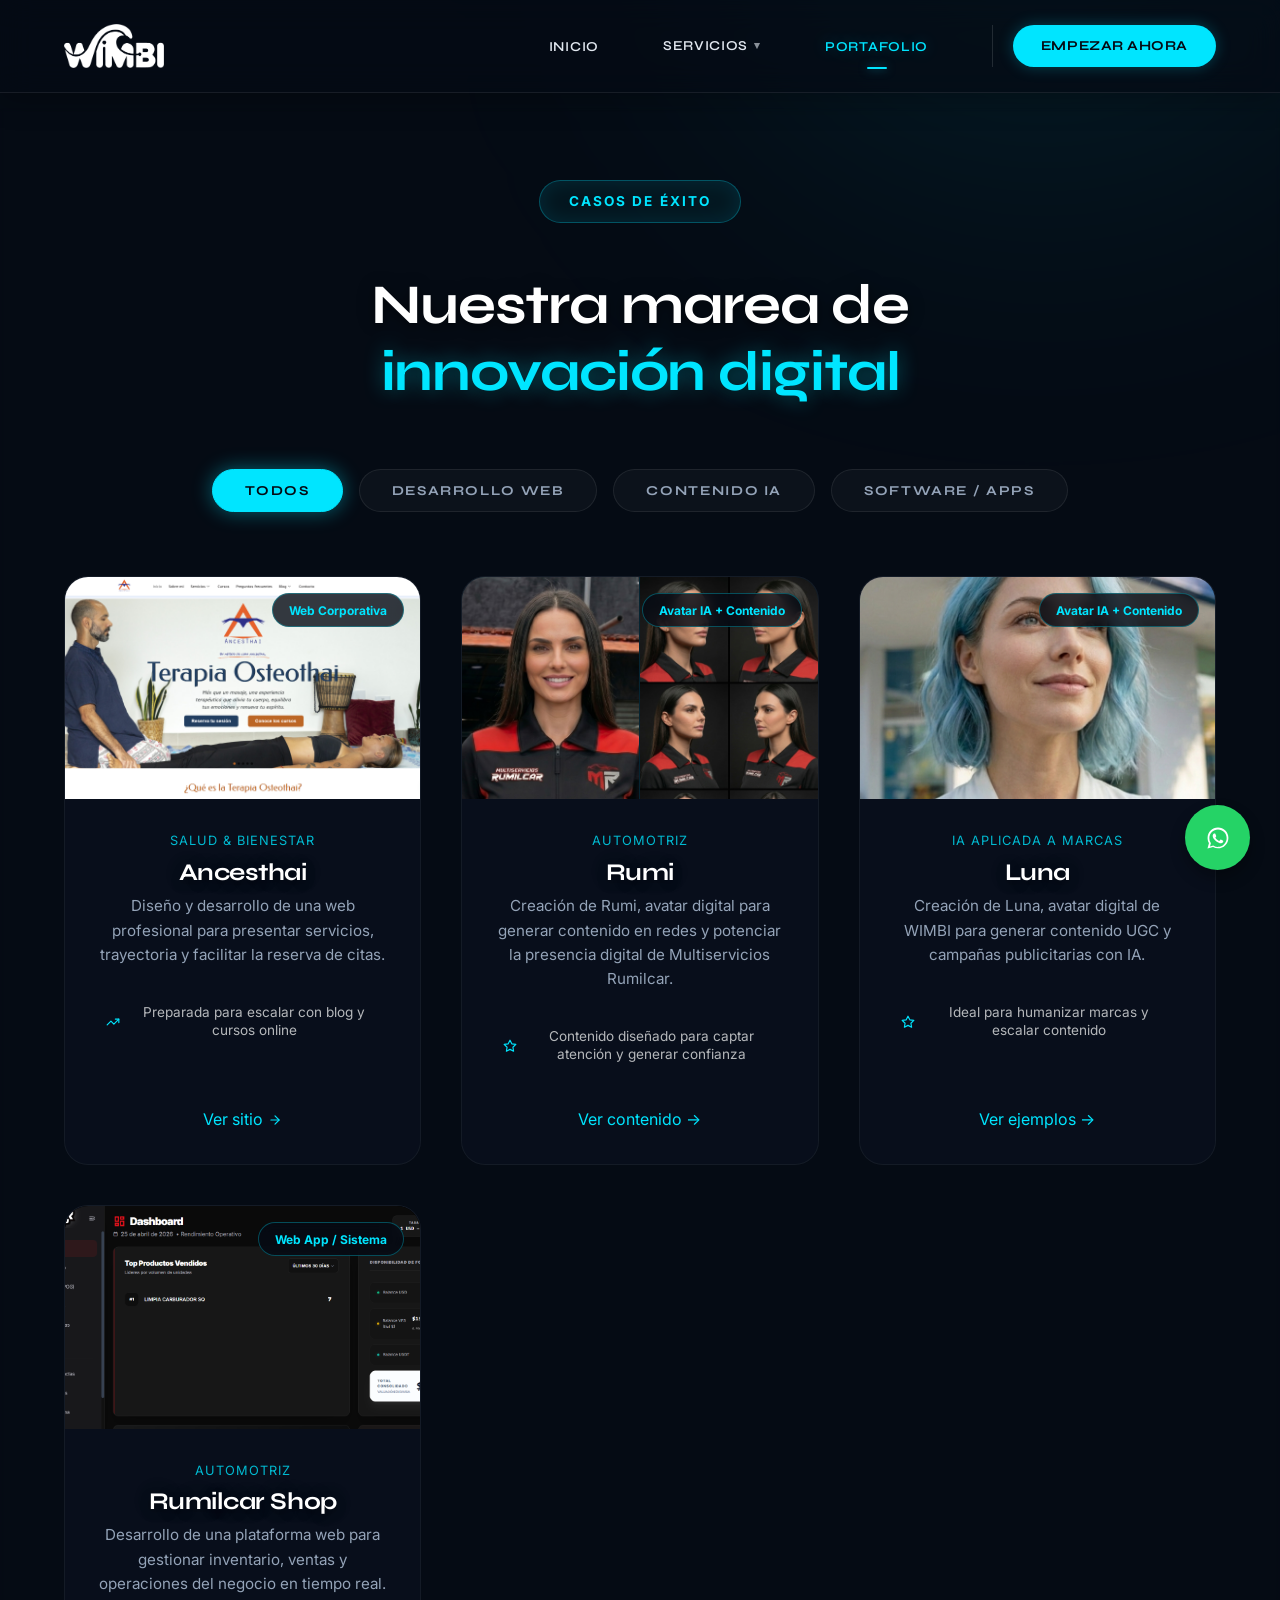
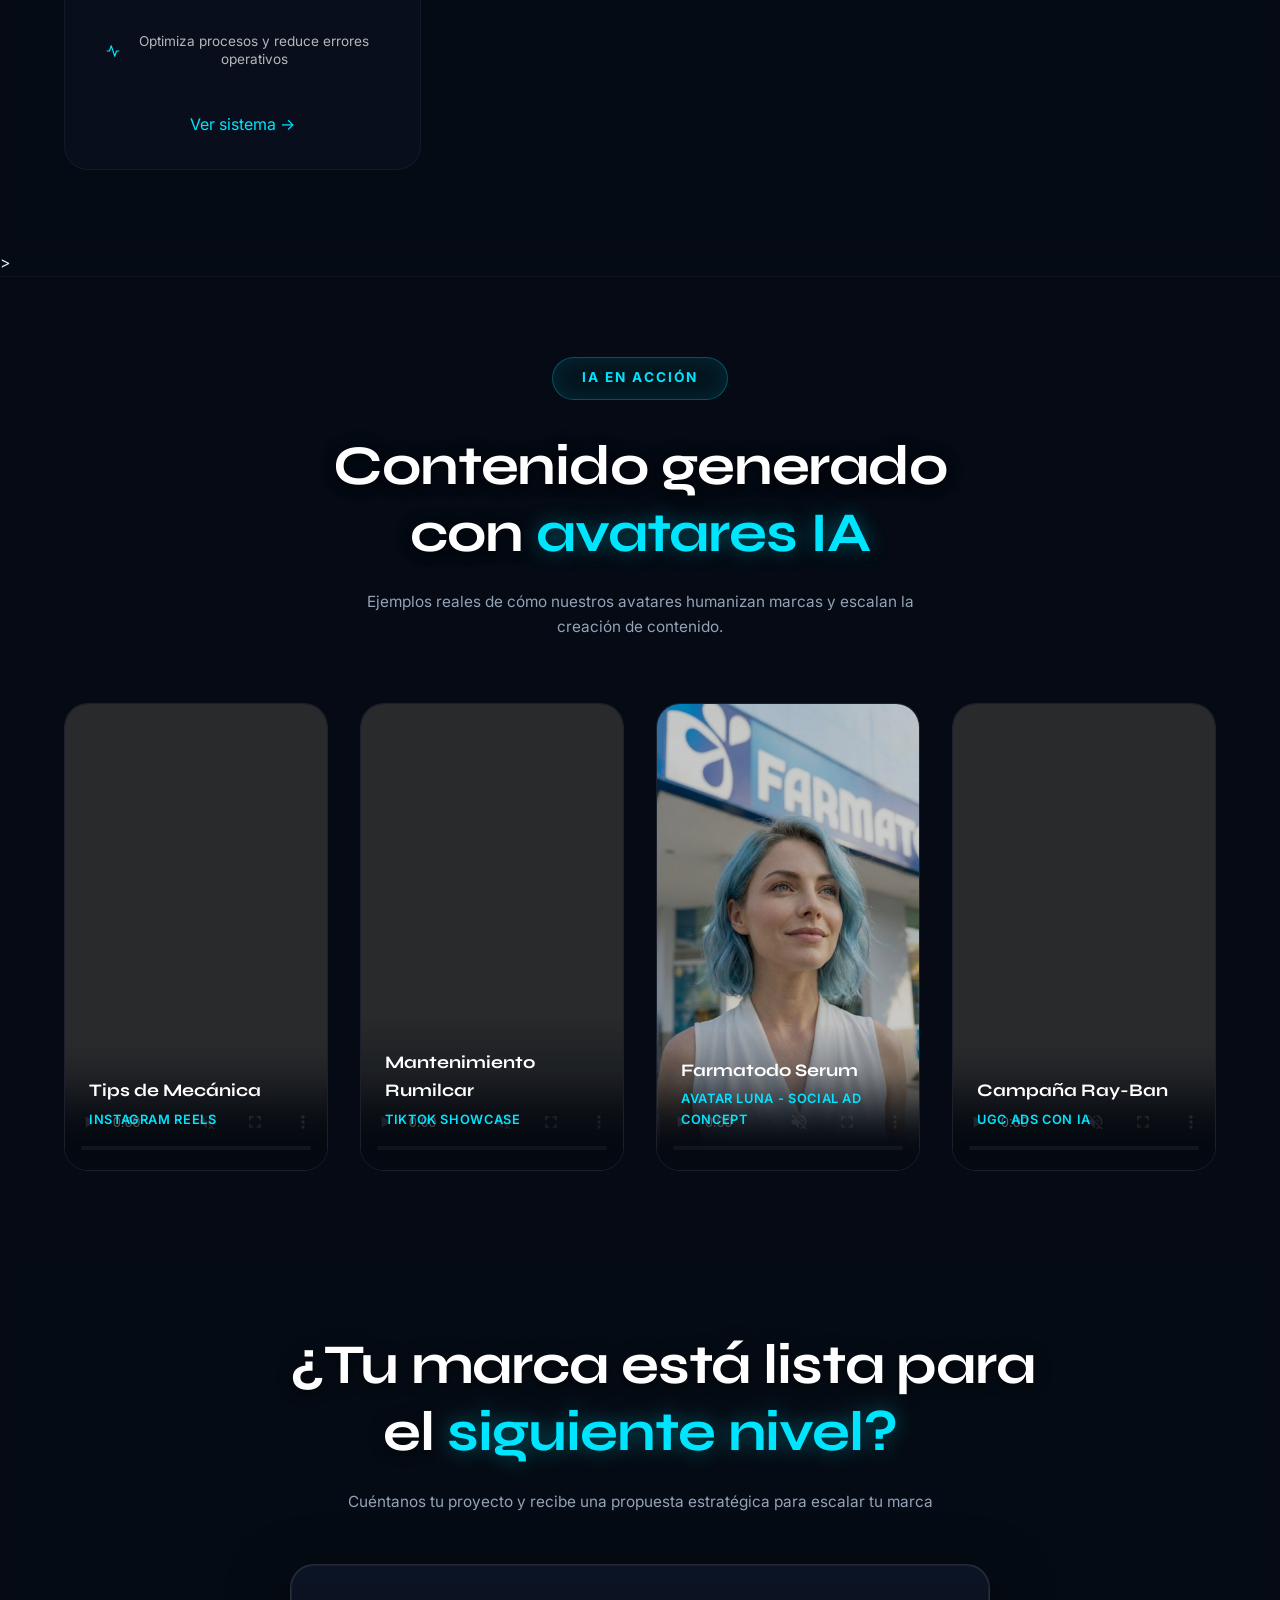
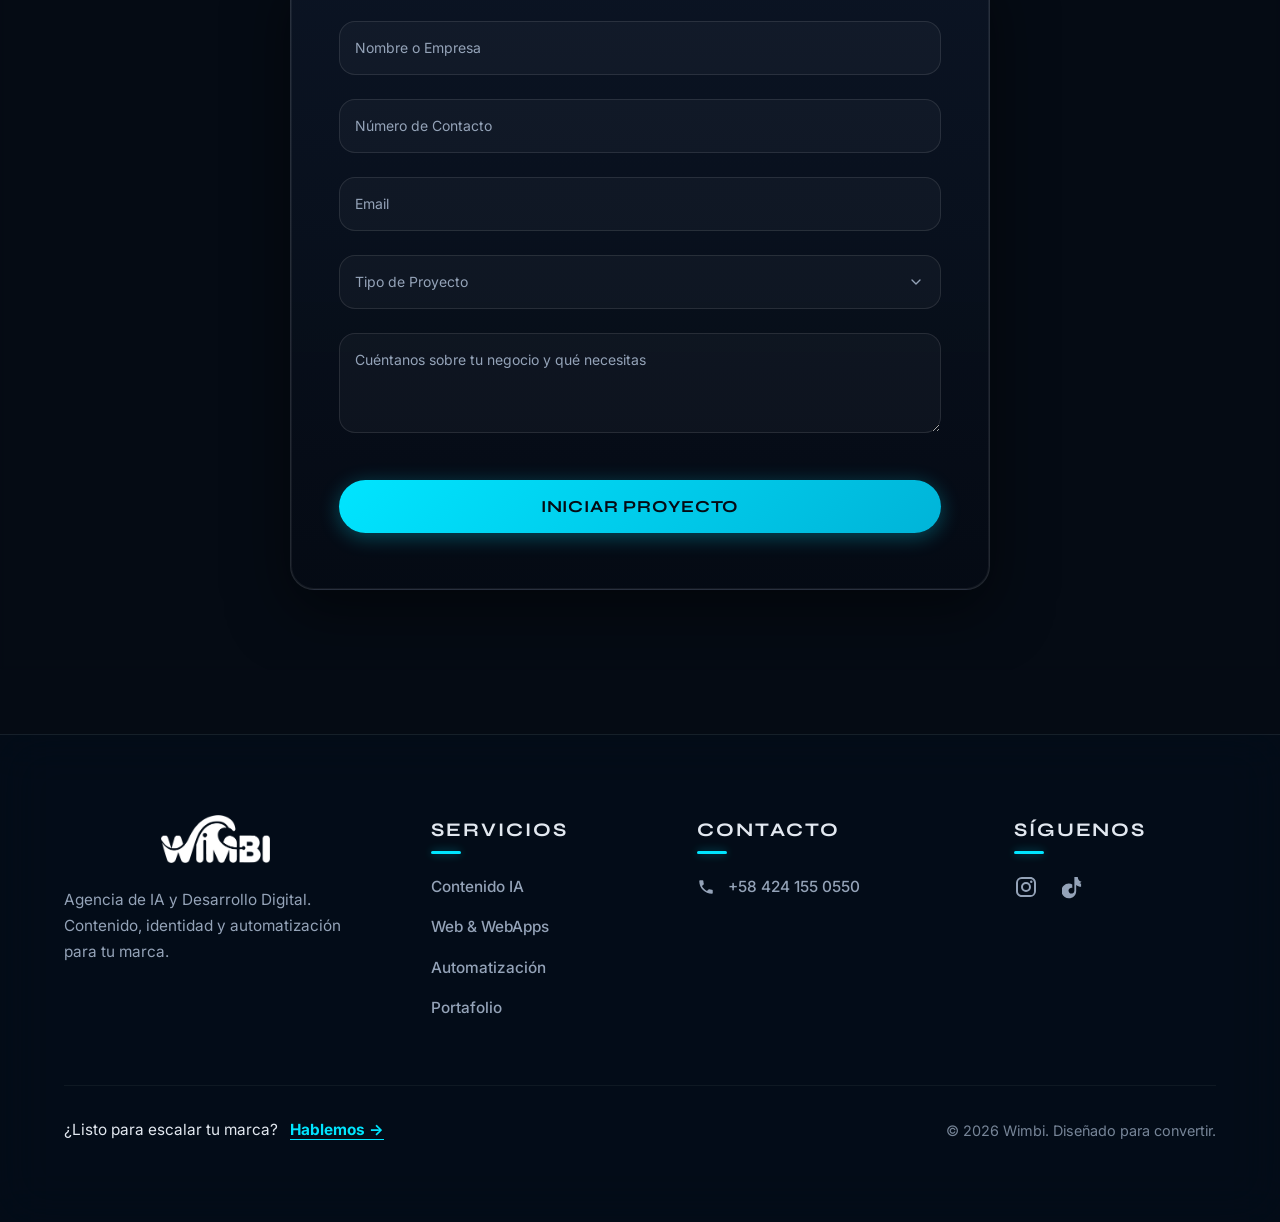
==== commit 58695d46: "Remove email address from footer across all pages" ====
--- a/portafolio.html
+++ b/portafolio.html
@@ -292,7 +292,7 @@
                     <h4 class="footer-title">Contacto</h4>
                     <ul class="footer-links">
                         <li><a href="tel:+584241550550"><svg viewBox="0 0 24 24" width="18" height="18" fill="currentColor"><path d="M6.62 10.79c1.44 2.83 3.76 5.14 6.59 6.59l2.2-2.2c.27-.27.67-.36 1.02-.24 1.12.37 2.33.57 3.57.57.55 0 1 .45 1 1V20c0 .55-.45 1-1 1-9.39 0-17-7.61-17-17 0-.55.45-1 1-1h3.5c.55 0 1 .45 1 1 0 1.25.2 2.45.57 3.57.11.35.03.74-.25 1.02l-2.2 2.2z"/></svg> <span>+58 424 155 0550</span></a></li>
-                        <li><a href="mailto:hola@wimbi.agency"><svg viewBox="0 0 24 24" width="18" height="18" fill="none" stroke="currentColor" stroke-width="2"><rect x="2" y="4" width="20" height="16" rx="2"/><path d="M22 7l-10 7L2 7"/></svg> <span>hola@wimbi.agency</span></a></li>
+
                     </ul>
                 </div>
                 <div class="footer-social">
--- a/css/style.css
+++ b/css/style.css
@@ -950,6 +950,12 @@
     width: 100%;
 }
 
+@media (max-width: 768px) {
+    .hero {
+        background: radial-gradient(circle at center, rgba(5, 11, 20, 0.2) 0%, rgba(5, 11, 20, 0.9) 100%);
+    }
+}
+
 .hero-content {
     width: 100%;
     margin: 0 auto;
